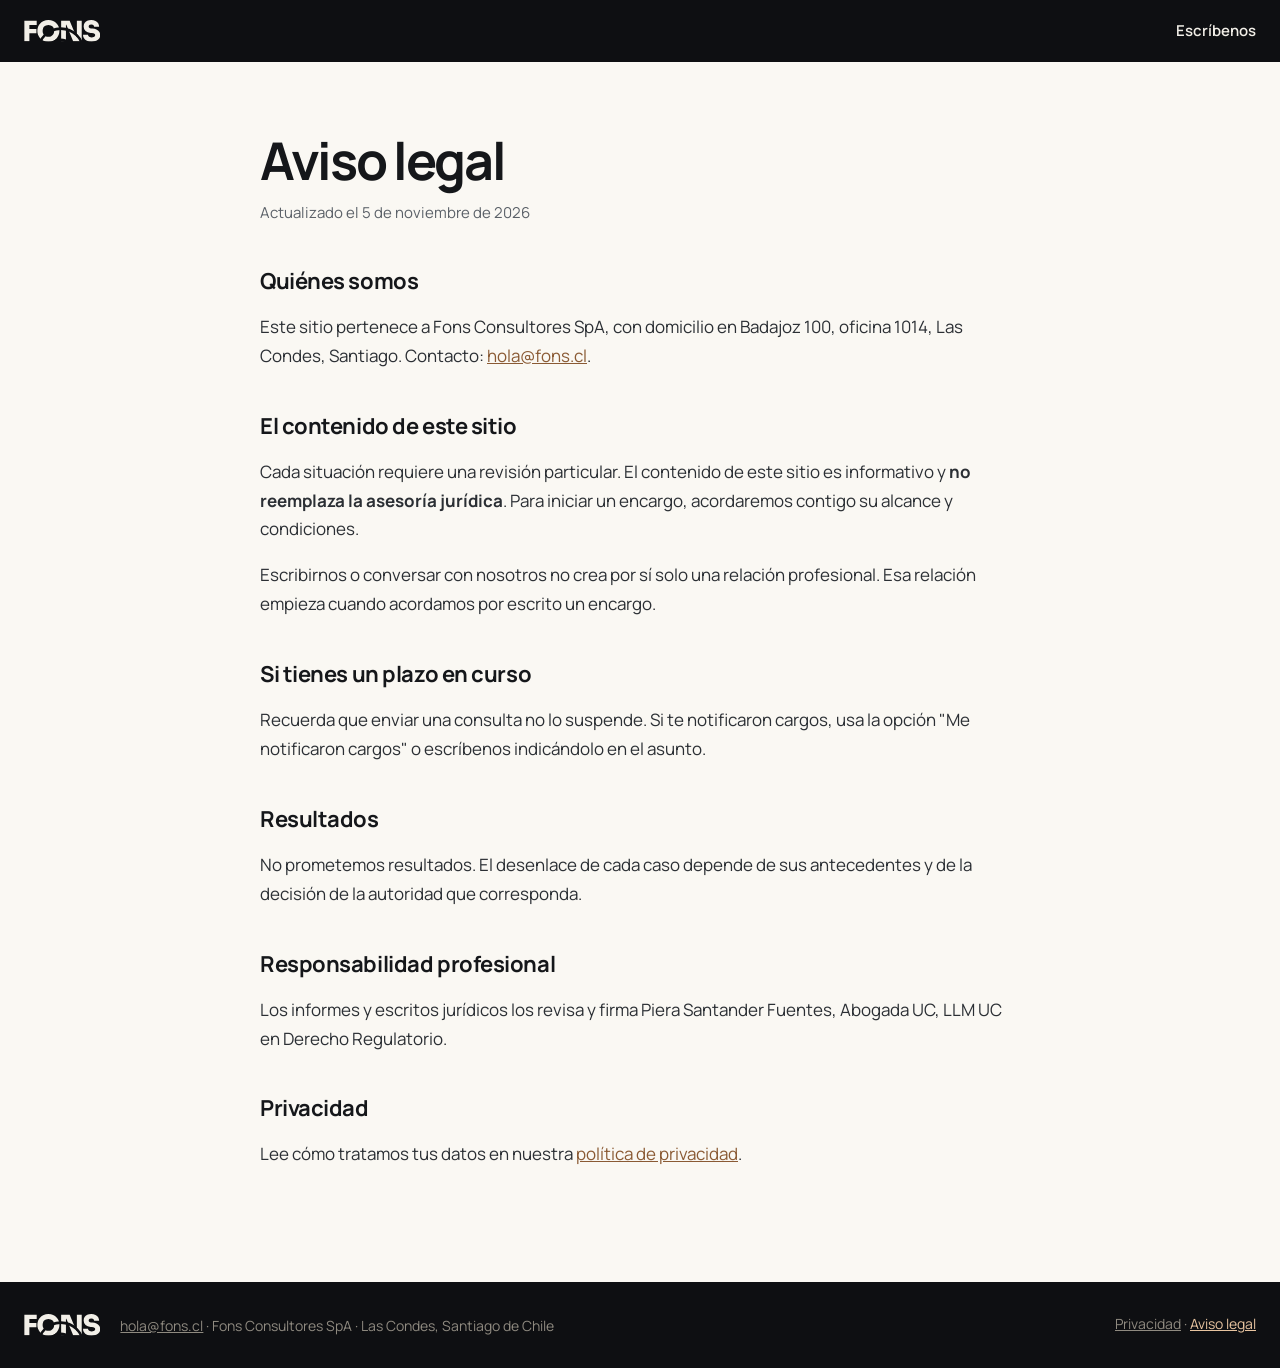
==== aviso-legal/index.html @ 146a94fe "Primera versión del sitio fons.cl Co-Authored-By: Claude Opus 5.5 <noreply@anthropic.com> Claude-Ses" ====
<!doctype html>
<html lang="es">
<head>
<meta charset="utf-8">
<meta name="viewport" content="width=device-width, initial-scale=1">
<title>Aviso legal · Fons</title>
<meta name="description" content="Condiciones de uso del sitio de Fons Consultores SpA.">
<meta name="theme-color" content="#0E0F12">
<link rel="icon" href="/assets/favicon.svg" type="image/svg+xml">
<link rel="preload" href="/assets/manrope.woff2" as="font" type="font/woff2" crossorigin>
<link rel="stylesheet" href="/assets/site.css">
<style>body{margin:0;background:#FAF8F3}</style>
</head>
<body>
<header class="legal-nav"><nav><a href="/" aria-label="Fons, inicio"><svg aria-hidden="true" height="21.8" style="display: block" viewbox="70 -756 2728 780" width="76.4"><mask height="780" id="fonsS1" maskunits="userSpaceOnUse" width="2728" x="70" y="-756"><rect fill="#fff" height="780" width="2728" x="70" y="-756"></rect><path d="M579 356 A804 804 0 0 1 2187 356" fill="none" stroke="#000" stroke-width="94"></path><path d="M981 356 A402 402 0 0 1 1785 356" fill="none" stroke="#000" stroke-width="94"></path></mask><path d="M74.0 0.0V-730.0H522.0V-578.0H260.0V-435.0H511.0V-283.0H260.0V0.0ZM940.0 20.0Q840.0 20.0 766.0 -14.5Q692.0 -49.0 643.0 -105.5Q594.0 -162.0 570.0 -228.0Q546.0 -294.0 546.0 -356.0V-378.0Q546.0 -447.0 571.0 -513.5Q596.0 -580.0 646.0 -634.0Q696.0 -688.0 769.5 -720.0Q843.0 -752.0 940.0 -752.0Q1036.0 -752.0 1109.5 -720.0Q1183.0 -688.0 1233.0 -634.0Q1283.0 -580.0 1308.5 -513.5Q1334.0 -447.0 1334.0 -378.0V-356.0Q1334.0 -294.0 1309.5 -228.0Q1285.0 -162.0 1236.0 -105.5Q1187.0 -49.0 1113.0 -14.5Q1039.0 20.0 940.0 20.0ZM940.0 -154.0Q988.0 -154.0 1026.0 -170.0Q1064.0 -186.0 1091.0 -215.0Q1118.0 -244.0 1132.0 -282.5Q1146.0 -321.0 1146.0 -366.0Q1146.0 -414.0 1131.5 -453.0Q1117.0 -492.0 1090.0 -520.0Q1063.0 -548.0 1025.0 -563.0Q987.0 -578.0 940.0 -578.0Q892.0 -578.0 854.0 -563.0Q816.0 -548.0 789.0 -520.0Q762.0 -492.0 748.0 -453.0Q734.0 -414.0 734.0 -366.0Q734.0 -321.0 748.0 -282.5Q762.0 -244.0 789.0 -215.0Q816.0 -186.0 854.0 -170.0Q892.0 -154.0 940.0 -154.0ZM1396.0 0.0V-730.0H1701.0L1944.0 -148.0H1959.0V-730.0H2133.0V0.0H1826.0L1583.0 -582.0H1568.0V0.0ZM2491.0 20.0Q2389.0 20.0 2319.5 -12.0Q2250.0 -44.0 2214.5 -99.5Q2179.0 -155.0 2179.0 -227.0H2359.0Q2359.0 -201.0 2373.5 -179.5Q2388.0 -158.0 2417.0 -146.0Q2446.0 -134.0 2491.0 -134.0Q2530.0 -134.0 2557.5 -144.0Q2585.0 -154.0 2599.5 -172.0Q2614.0 -190.0 2614.0 -215.0Q2614.0 -247.0 2587.0 -264.5Q2560.0 -282.0 2496.0 -287.0L2449.0 -291.0Q2336.0 -301.0 2269.0 -362.0Q2202.0 -423.0 2202.0 -524.0Q2202.0 -596.0 2235.5 -647.0Q2269.0 -698.0 2330.0 -725.0Q2391.0 -752.0 2474.0 -752.0Q2564.0 -752.0 2626.5 -722.0Q2689.0 -692.0 2722.0 -637.5Q2755.0 -583.0 2755.0 -511.0H2575.0Q2575.0 -535.0 2563.0 -555.0Q2551.0 -575.0 2528.5 -586.5Q2506.0 -598.0 2474.0 -598.0Q2444.0 -598.0 2423.5 -588.5Q2403.0 -579.0 2392.5 -562.0Q2382.0 -545.0 2382.0 -524.0Q2382.0 -496.0 2401.0 -476.0Q2420.0 -456.0 2467.0 -452.0L2514.0 -448.0Q2596.0 -441.0 2659.0 -412.5Q2722.0 -384.0 2758.0 -335.0Q2794.0 -286.0 2794.0 -215.0Q2794.0 -144.0 2757.5 -91.0Q2721.0 -38.0 2653.5 -9.0Q2586.0 20.0 2491.0 20.0Z" fill="#F2EFE8" mask="url(#fonsS1)"></path></svg></a><a href="/#contacto">Escríbenos</a></nav></header>
<main class="legal">

<h1>Aviso legal</h1>
<p class="fecha">Actualizado el 5 de noviembre de 2026</p>

<h2>Quiénes somos</h2>
<p>Este sitio pertenece a Fons Consultores SpA, con domicilio en Badajoz 100, oficina 1014, Las Condes, Santiago. Contacto: <a href="mailto:hola@fons.cl">hola@fons.cl</a>.</p>

<h2>El contenido de este sitio</h2>
<p>Cada situación requiere una revisión particular. El contenido de este sitio es informativo y <strong>no reemplaza la asesoría jurídica</strong>. Para iniciar un encargo, acordaremos contigo su alcance y condiciones.</p>
<p>Escribirnos o conversar con nosotros no crea por sí solo una relación profesional. Esa relación empieza cuando acordamos por escrito un encargo.</p>

<h2>Si tienes un plazo en curso</h2>
<p>Recuerda que enviar una consulta no lo suspende. Si te notificaron cargos, usa la opción "Me notificaron cargos" o escríbenos indicándolo en el asunto.</p>

<h2>Resultados</h2>
<p>No prometemos resultados. El desenlace de cada caso depende de sus antecedentes y de la decisión de la autoridad que corresponda.</p>

<h2>Responsabilidad profesional</h2>
<p>Los informes y escritos jurídicos los revisa y firma Piera Santander Fuentes, Abogada UC, LLM UC en Derecho Regulatorio.</p>

<h2>Privacidad</h2>
<p>Lee cómo tratamos tus datos en nuestra <a href="/privacidad/">política de privacidad</a>.</p>
</main>
<footer style="background:#0E0F12;color:#8F8A80;font-family:Manrope,system-ui,sans-serif;font-size:14px">
<div style="max-width:1280px;margin:0 auto;padding:32px 24px;display:flex;flex-wrap:wrap;gap:16px 40px;justify-content:space-between">
<span style="display:flex;align-items:center;gap:20px;flex-wrap:wrap"><svg aria-hidden="true" height="21.8" style="display: block" viewbox="70 -756 2728 780" width="76.4"><mask height="780" id="fonsF1" maskunits="userSpaceOnUse" width="2728" x="70" y="-756"><rect fill="#fff" height="780" width="2728" x="70" y="-756"></rect><path d="M579 356 A804 804 0 0 1 2187 356" fill="none" stroke="#000" stroke-width="94"></path><path d="M981 356 A402 402 0 0 1 1785 356" fill="none" stroke="#000" stroke-width="94"></path></mask><path d="M74.0 0.0V-730.0H522.0V-578.0H260.0V-435.0H511.0V-283.0H260.0V0.0ZM940.0 20.0Q840.0 20.0 766.0 -14.5Q692.0 -49.0 643.0 -105.5Q594.0 -162.0 570.0 -228.0Q546.0 -294.0 546.0 -356.0V-378.0Q546.0 -447.0 571.0 -513.5Q596.0 -580.0 646.0 -634.0Q696.0 -688.0 769.5 -720.0Q843.0 -752.0 940.0 -752.0Q1036.0 -752.0 1109.5 -720.0Q1183.0 -688.0 1233.0 -634.0Q1283.0 -580.0 1308.5 -513.5Q1334.0 -447.0 1334.0 -378.0V-356.0Q1334.0 -294.0 1309.5 -228.0Q1285.0 -162.0 1236.0 -105.5Q1187.0 -49.0 1113.0 -14.5Q1039.0 20.0 940.0 20.0ZM940.0 -154.0Q988.0 -154.0 1026.0 -170.0Q1064.0 -186.0 1091.0 -215.0Q1118.0 -244.0 1132.0 -282.5Q1146.0 -321.0 1146.0 -366.0Q1146.0 -414.0 1131.5 -453.0Q1117.0 -492.0 1090.0 -520.0Q1063.0 -548.0 1025.0 -563.0Q987.0 -578.0 940.0 -578.0Q892.0 -578.0 854.0 -563.0Q816.0 -548.0 789.0 -520.0Q762.0 -492.0 748.0 -453.0Q734.0 -414.0 734.0 -366.0Q734.0 -321.0 748.0 -282.5Q762.0 -244.0 789.0 -215.0Q816.0 -186.0 854.0 -170.0Q892.0 -154.0 940.0 -154.0ZM1396.0 0.0V-730.0H1701.0L1944.0 -148.0H1959.0V-730.0H2133.0V0.0H1826.0L1583.0 -582.0H1568.0V0.0ZM2491.0 20.0Q2389.0 20.0 2319.5 -12.0Q2250.0 -44.0 2214.5 -99.5Q2179.0 -155.0 2179.0 -227.0H2359.0Q2359.0 -201.0 2373.5 -179.5Q2388.0 -158.0 2417.0 -146.0Q2446.0 -134.0 2491.0 -134.0Q2530.0 -134.0 2557.5 -144.0Q2585.0 -154.0 2599.5 -172.0Q2614.0 -190.0 2614.0 -215.0Q2614.0 -247.0 2587.0 -264.5Q2560.0 -282.0 2496.0 -287.0L2449.0 -291.0Q2336.0 -301.0 2269.0 -362.0Q2202.0 -423.0 2202.0 -524.0Q2202.0 -596.0 2235.5 -647.0Q2269.0 -698.0 2330.0 -725.0Q2391.0 -752.0 2474.0 -752.0Q2564.0 -752.0 2626.5 -722.0Q2689.0 -692.0 2722.0 -637.5Q2755.0 -583.0 2755.0 -511.0H2575.0Q2575.0 -535.0 2563.0 -555.0Q2551.0 -575.0 2528.5 -586.5Q2506.0 -598.0 2474.0 -598.0Q2444.0 -598.0 2423.5 -588.5Q2403.0 -579.0 2392.5 -562.0Q2382.0 -545.0 2382.0 -524.0Q2382.0 -496.0 2401.0 -476.0Q2420.0 -456.0 2467.0 -452.0L2514.0 -448.0Q2596.0 -441.0 2659.0 -412.5Q2722.0 -384.0 2758.0 -335.0Q2794.0 -286.0 2794.0 -215.0Q2794.0 -144.0 2757.5 -91.0Q2721.0 -38.0 2653.5 -9.0Q2586.0 20.0 2491.0 20.0Z" fill="#F2EFE8" mask="url(#fonsF1)"></path></svg><span><a href="mailto:hola@fons.cl" style="color:inherit">hola@fons.cl</a> · Fons Consultores SpA · Las Condes, Santiago de Chile</span></span>
<span><a href="/privacidad/" style="color:inherit">Privacidad</a> · <a href="/aviso-legal/" style="color:#E8C4A0">Aviso legal</a></span>
</div>
</footer>
</body>
</html>
---- assets/site.css ----
/* Fons · estilos compartidos (sobre los estilos en línea de cada página) */
@font-face {
  font-family: "Manrope";
  src: url("/assets/manrope.woff2") format("woff2");
  font-weight: 200 800;
  font-style: normal;
  font-display: swap;
}

:root {
  --ink: #0E0F12;
  --ink-2: #15171A;
  --paper: #F2EFE8;
  --cream: #F4F1EA;
  --line: #DED9CE;
  --line-soft: #ECE7DC;
  --muted: #A39E94;
  --muted-dark: #5B6168;
  --copper: #E8C4A0;
  --copper-dark: #8A5A34;
  --copper-mid: #C58C5A;
}

html { -webkit-text-size-adjust: 100%; scroll-behavior: smooth; }
body { -webkit-font-smoothing: antialiased; }
img, video { max-width: 100%; }
:focus-visible { outline: 2px solid var(--copper); outline-offset: 3px; border-radius: 6px; }
details > summary::-webkit-details-marker { display: none; }
details[open] > summary > span[aria-hidden="true"] { transform: rotate(45deg); }
details > summary > span[aria-hidden="true"] { transition: transform .2s ease; display: inline-block; }
@media (prefers-reduced-motion: reduce) {
  html { scroll-behavior: auto; }
  video.fons-media { display: none !important; }
}

/* ---------- menú en celular ---------- */
button.fons-burger {
  background: none; border: 0; padding: 8px; margin: -8px; cursor: pointer; color: inherit;
}
.fons-menu {
  position: fixed; inset: 0; z-index: 50; background: rgba(14, 15, 18, .97);
  display: none; flex-direction: column; padding: 20px 24px 32px; gap: 4px;
  font-family: "Manrope", system-ui, sans-serif;
}
.fons-menu.open { display: flex; }
.fons-menu-top { display: flex; justify-content: space-between; align-items: center; margin-bottom: 28px; }
.fons-menu-top a { color: var(--paper); }
.fons-menu button {
  background: none; border: 0; color: var(--paper); font-size: 28px; line-height: 1; padding: 8px; cursor: pointer;
}
.fons-menu > a {
  color: var(--paper); text-decoration: none; font-size: 28px; font-weight: 700; letter-spacing: -.03em;
  padding: 14px 0; border-bottom: 1px solid rgba(242, 239, 232, .12);
}
.fons-menu > a.cta {
  margin-top: auto; border: 0; text-align: center; background: var(--paper); color: var(--ink);
  border-radius: 999px; font-size: 17px; font-weight: 600; letter-spacing: 0; padding: 16px;
}
.fons-menu > a.cta-alt {
  border: 1px solid rgba(242, 239, 232, .45); text-align: center; border-radius: 999px;
  font-size: 17px; font-weight: 600; letter-spacing: 0; padding: 16px; margin-top: 10px;
}

/* ---------- pie ---------- */
.pie-aviso { max-width: 60ch; line-height: 1.6; }

/* ---------- formulario ---------- */
.fons-form { color: var(--ink-2); font-family: "Manrope", system-ui, sans-serif; }
.ff-top { display: flex; align-items: center; justify-content: space-between; font-size: 13px; color: #8F8A80; min-height: 20px; }
.ff-back { background: none; border: 0; padding: 0; font: inherit; color: var(--ink-2); font-weight: 600; cursor: pointer; }
.ff-bar { display: flex; gap: 6px; margin-top: 10px; }
.ff-bar span { flex: 1; height: 4px; border-radius: 4px; background: #E6E1D6; }
.ff-bar span.on { background: var(--ink-2); }
.ff-bar.urgent span.on { background: var(--copper-mid); }
.ff-chosen { display: flex; flex-wrap: wrap; gap: 6px; margin-top: 18px; }
.ff-chosen span { font-size: 12.5px; font-weight: 600; color: var(--copper-dark); background: var(--cream); border-radius: 999px; padding: 5px 10px; }
.ff-q { display: block; font-size: 28px; font-weight: 700; letter-spacing: -.035em; line-height: 1.15; margin-top: 20px; color: var(--ink-2); }
.ff-sub { display: block; font-size: 15px; line-height: 1.5; color: var(--muted-dark); margin-top: 8px; }
.ff-opts { margin-top: 20px; display: flex; flex-direction: column; gap: 10px; }
.ff-opts.grid { display: grid; grid-template-columns: 1fr 1fr; }
.ff-opt {
  border: 1px solid #E6E1D6; border-radius: 14px; padding: 14px 16px; display: flex; align-items: center; gap: 14px;
  min-height: 60px; box-sizing: border-box; background: #fff; text-align: left; font: inherit; color: inherit; cursor: pointer;
  transition: border-color .15s ease, background .15s ease;
}
.ff-opt:hover { border-color: #BDB6A8; background: #FCFBF8; }
.ff-opt.urgent { border-color: var(--copper-mid); background: #FBF5EF; }
.ff-opt .ic { width: 40px; height: 40px; border-radius: 12px; background: var(--cream); display: flex; align-items: center; justify-content: center; flex: 0 0 auto; }
.ff-opt .tx { display: flex; flex-direction: column; gap: 2px; }
.ff-opt .t1 { font-size: 16px; font-weight: 600; color: var(--ink-2); }
.ff-opt .t2 { font-size: 13px; color: var(--muted-dark); }
.ff-fields { margin-top: 18px; display: flex; flex-direction: column; gap: 12px; }
.ff-fields label { display: flex; flex-direction: column; gap: 6px; font-size: 14px; font-weight: 600; color: var(--ink-2); }
.ff-fields label .opt { font-weight: 400; color: #8F8A80; }
.ff-fields input, .ff-fields textarea {
  font: inherit; font-size: 16px; font-weight: 400; color: var(--ink-2); background: #fff;
  border: 1px solid #DCD6CA; border-radius: 12px; padding: 12px 14px; width: 100%; box-sizing: border-box;
}
.ff-fields textarea { min-height: 110px; resize: vertical; }
.ff-fields input:focus, .ff-fields textarea:focus { outline: none; border-color: var(--ink-2); box-shadow: 0 0 0 3px rgba(21, 23, 26, .08); }
.ff-fields .bad { border-color: #B4442F; }
.ff-count { align-self: flex-end; font-size: 12px; color: #8F8A80; font-weight: 400; }
.ff-check { flex-direction: row !important; align-items: flex-start; gap: 10px !important; font-weight: 400 !important; font-size: 13.5px !important; line-height: 1.5; color: var(--muted-dark) !important; }
.ff-check input { width: 18px; height: 18px; margin: 2px 0 0; flex: 0 0 auto; accent-color: var(--ink-2); }
.ff-check a { color: var(--ink-2); }
.ff-hp { position: absolute !important; left: -9999px !important; width: 1px; height: 1px; overflow: hidden; }
.ff-send {
  margin-top: 18px; background: var(--ink-2); color: #F4F1EA; border: 0; border-radius: 999px; padding: 15px 22px;
  font: inherit; font-size: 16px; font-weight: 600; cursor: pointer; width: 100%;
}
.ff-send.urgent { background: var(--copper-mid); color: var(--ink); }
.ff-send[disabled] { opacity: .6; cursor: progress; }
.ff-err { margin-top: 10px; font-size: 14px; color: #B4442F; line-height: 1.5; }
.ff-note { margin-top: auto; padding-top: 18px; font-size: 13px; color: #8F8A80; line-height: 1.5; }
.ff-note a { color: var(--ink-2); }
.ff-done-list { margin: 18px 0 0; padding: 18px; list-style: none; background: var(--cream); border-radius: 14px; display: flex; flex-direction: column; gap: 10px; font-size: 15px; line-height: 1.5; }
.ff-done-list li::before { content: "·"; color: var(--copper-mid); font-weight: 800; margin-right: 8px; }
.ff-eyebrow { font-size: 12px; font-weight: 700; letter-spacing: .1em; color: var(--copper-dark); margin-top: 6px; }
.ff-preview { margin-top: 14px; font-size: 12.5px; color: #8F8A80; border: 1px dashed #DCD6CA; border-radius: 10px; padding: 10px 12px; }

@media (max-width: 760px) {
  .ff-q { font-size: 24px; }
  .ff-opts.grid { grid-template-columns: 1fr; }
}

/* ---------- Quiénes somos · Cómo trabajamos ---------- */
.lineas { display: flex; flex-direction: column; gap: 28px; margin-top: 40px; }
.lineas-head { display: flex; flex-direction: column; gap: 8px; }
.lineas .eyebrow { font-size: 15px; font-weight: 600; color: var(--copper-dark); }
.lineas-title { font-size: clamp(30px, 3.6vw, 44px); font-weight: 700; letter-spacing: -.045em; line-height: 1.05; }
.lineas-sub { font-size: 18px; line-height: 1.6; color: #3A3F45; max-width: 60ch; }
.lineas-row { display: flex; gap: 20px; align-items: stretch; }
.linea { flex: 1 1 0; min-width: 0; border-radius: 20px; padding: 32px; display: flex; flex-direction: column; gap: 14px; }
.linea-legal { background: var(--ink); color: var(--paper); }
.linea-consultoria { background: #fff; border: 1px solid var(--line); color: var(--ink-2); }
.linea-name { font-size: 28px; font-weight: 700; letter-spacing: -.035em; }
.linea-desc { font-size: 16.5px; line-height: 1.6; }
.linea-legal .linea-desc { color: #D9D4C9; }
.linea-consultoria .linea-desc { color: #3A3F45; }
.chips { display: flex; flex-wrap: wrap; gap: 8px; }
.chips span { font-size: 13px; font-weight: 600; border-radius: 999px; padding: 6px 12px; }
.linea-legal .chips span { background: rgba(242, 239, 232, .1); color: var(--paper); }
.linea-consultoria .chips span { background: var(--cream); color: var(--ink-2); }
.red { border-top: 1px solid rgba(127, 127, 127, .25); padding-top: 14px; margin-top: 4px; }
.red summary { cursor: pointer; list-style: none; display: flex; justify-content: space-between; font-size: 13px; font-weight: 700; letter-spacing: .08em; text-transform: uppercase; }
.linea-legal .red summary { color: var(--copper); }
.linea-consultoria .red summary { color: var(--copper-dark); }
.red ul { margin: 12px 0 0; padding: 0 0 0 18px; display: flex; flex-direction: column; gap: 8px; font-size: 15.5px; line-height: 1.5; }
.linea-firma { margin-top: auto; padding-top: 8px; font-size: 14px; font-weight: 600; color: var(--copper); }
.lineas-nota { font-size: 16px; color: #3A3F45; }
@media (min-width: 761px) {
  /* en escritorio la red se ve abierta */
  .red summary { pointer-events: none; }
  .red summary span { display: none; }
}
@media (max-width: 760px) {
  .lineas-row { flex-direction: column; }
  .linea { padding: 24px; }
  .qs-row { flex-direction: column; }
}

/* ---------- páginas legales ---------- */
.legal { max-width: 760px; margin: 0 auto; padding: 72px 24px 96px; color: var(--ink-2); font-family: "Manrope", system-ui, sans-serif; }
.legal h1 { font-size: clamp(34px, 5vw, 52px); letter-spacing: -.045em; line-height: 1.05; margin: 0 0 12px; }
.legal .fecha { color: var(--muted-dark); font-size: 15px; margin: 0 0 40px; }
.legal h2 { font-size: 22px; letter-spacing: -.02em; margin: 40px 0 10px; }
.legal p, .legal li { font-size: 17px; line-height: 1.7; color: #2B2F34; }
.legal ul { padding-left: 20px; }
.legal a { color: var(--copper-dark); }
.legal-nav { background: var(--ink); }
.legal-nav nav { max-width: 1280px; margin: 0 auto; padding: 20px 24px; display: flex; justify-content: space-between; align-items: center; }
.legal-nav a { color: var(--paper); text-decoration: none; font-size: 15px; font-weight: 600; font-family: "Manrope", system-ui, sans-serif; }

/* ---------- ajustes de tarjetas en celular ---------- */
@media (max-width: 760px) {
  /* la tarjeta oscura crece con su texto y deja abajo el espacio de la ilustración */
  body .sit-card.feat { height: auto !important; min-height: 0 !important; padding-bottom: 240px !important; }
}
.ff-done-list a { color: var(--ink-2); }

/* ---------- Directorios · Un contrato, dos respaldos (exploración) ---------- */
.respaldos { display: flex; flex-direction: column; align-items: center; }
.rs-contrato {
  display: inline-flex; align-items: center; gap: 12px; background: var(--ink); color: var(--paper);
  border-radius: 999px; padding: 12px 22px 12px 14px; font-size: 15.5px; line-height: 1.3; max-width: 100%;
}
.rs-contrato b { font-weight: 700; }
.rs-doc { width: 26px; height: 32px; border-radius: 4px; background: var(--paper); position: relative; flex: 0 0 auto; }
.rs-doc::before, .rs-doc::after { content: ""; position: absolute; left: 5px; right: 5px; height: 2px; border-radius: 2px; background: #C9C2B4; }
.rs-doc::before { top: 8px; box-shadow: 0 5px 0 #C9C2B4; }
.rs-doc::after { bottom: 7px; right: 9px; background: var(--copper-mid); }
.rs-fork { width: 100%; height: 56px; display: block; }
.rs-fork path { fill: none; stroke: var(--copper-mid); stroke-width: 1.5; stroke-dasharray: 4 5; vector-effect: non-scaling-stroke; }
.rs-row { width: 100%; display: grid; grid-template-columns: 1fr 1fr; gap: 24px; align-items: stretch; }
.rs-card {
  min-width: 0; background: #fff; border: 1px solid var(--line); border-top: 3px solid var(--copper-mid);
  border-radius: 20px; padding: 32px; display: flex; flex-direction: column; gap: 22px;
}
.rs-card header { display: flex; flex-direction: column; gap: 8px; }
.rs-mark { width: 56px; height: 34px; margin-bottom: 8px; }
.rs-mark .on { stroke: var(--copper-mid); }
.rs-mark .off { stroke: #D6D0C4; }
.rs-mark .on-fill { fill: var(--copper-mid); }
.rs-mark .off-fill { fill: #D6D0C4; }
.rs-eyebrow { font-size: 12px; font-weight: 700; letter-spacing: .12em; text-transform: uppercase; color: var(--copper-dark); }
.rs-card h3 { margin: 0; font-size: 28px; font-weight: 700; letter-spacing: -.035em; line-height: 1.1; }
.rs-card header p { margin: 0; font-size: 17px; line-height: 1.6; color: #3A3F45; }
.rs-list { list-style: none; margin: 0; padding: 0; counter-reset: rs; border-top: 1px solid var(--line-soft); }
.rs-list li {
  counter-increment: rs; display: grid; grid-template-columns: 34px 1fr; align-items: baseline;
  padding: 13px 0; border-bottom: 1px solid var(--line-soft); font-size: 16px; font-weight: 600; line-height: 1.4; color: var(--ink-2);
}
.rs-list li::before { content: counter(rs, decimal-leading-zero); font-size: 13px; font-weight: 700; color: var(--copper-mid); font-variant-numeric: tabular-nums; }
.rs-body { display: flex; flex-direction: column; gap: 18px; }
.rs-aparte { background: var(--cream); border-radius: 12px; padding: 14px 16px; display: flex; flex-direction: column; gap: 4px; }
.rs-aparte span { font-size: 12px; font-weight: 700; letter-spacing: .1em; text-transform: uppercase; color: #8F8A80; }
.rs-aparte p { margin: 0; font-size: 15.5px; line-height: 1.5; color: var(--ink-2); }
@media (max-width: 760px) {
  .rs-contrato { font-size: 14.5px; border-radius: 18px; }
  .rs-fork { width: 2px; height: 28px; }
  .rs-fork path:last-child { display: none; }
  .rs-fork path:first-child { d: path("M1 0 V56"); }
  .rs-row { grid-template-columns: 1fr; }
  .rs-card { padding: 24px; }
}
@media (min-width: 761px) {
  /* encabezados y listas parten a la misma altura en ambas tarjetas */
  .rs-row { grid-template-rows: auto auto; row-gap: 0; }
  .rs-card { display: grid; grid-row: span 2; grid-template-rows: subgrid; row-gap: 22px; }
}

/* ---------- Funcionarios · Si eres dirigente (exploración) ---------- */
.dg-card {
  position: relative; overflow: hidden; background: var(--ink); color: var(--paper); border-radius: 24px;
  padding: 48px; display: grid; grid-template-columns: minmax(0, 1.05fr) minmax(0, 1fr); gap: 40px; align-items: center;
}
.dg-arcs { position: absolute; left: -140px; bottom: -170px; width: 560px; height: 300px; pointer-events: none; }
.dg-arcs path { fill: none; stroke: var(--copper); stroke-opacity: .14; stroke-width: 22; }
.dg-copy { position: relative; display: flex; flex-direction: column; gap: 16px; align-items: flex-start; }
.dg-eyebrow { font-size: 13px; font-weight: 700; letter-spacing: .12em; text-transform: uppercase; color: var(--copper); }
.dg-copy h2 { margin: 0; font-size: clamp(30px, 3.4vw, 44px); font-weight: 700; letter-spacing: -.045em; line-height: 1.04; max-width: 17ch; text-wrap: balance; }
.dg-copy p { margin: 0; font-size: 17px; line-height: 1.6; color: #D9D4C9; max-width: 40ch; }
.dg-cta { margin-top: 8px; background: var(--paper); color: var(--ink); padding: 14px 22px; border-radius: 999px; font-weight: 600; font-size: 15px; text-decoration: none; }
.dg-cta:hover { background: #fff; color: var(--ink); }
.dg-flow { position: relative; display: flex; flex-direction: column; align-items: center; }
.dg-pill {
  display: inline-flex; align-items: center; gap: 10px; border: 1px solid rgba(242, 239, 232, .22);
  border-radius: 999px; padding: 9px 18px 9px 10px; font-size: 14.5px; color: #D9D4C9;
}
.dg-pill b { color: var(--paper); }
.dg-pill .rs-doc { width: 22px; height: 27px; }
.dg-line { width: 0; height: 28px; border-left: 1.5px dashed var(--copper-mid); }
.dg-panel { width: 100%; background: #fff; color: var(--ink-2); border-radius: 18px; border-top: 3px solid var(--copper-mid); padding: 22px; display: flex; flex-direction: column; gap: 12px; box-sizing: border-box; }
.dg-head { display: flex; align-items: center; gap: 12px; font-size: 12px; font-weight: 700; letter-spacing: .12em; text-transform: uppercase; color: var(--copper-dark); }
.dg-head .rs-mark { width: 40px; height: 24px; margin: 0; }
.dg-item { display: flex; flex-direction: column; gap: 3px; border-radius: 12px; padding: 14px 16px; }
.dg-item b { font-size: 16.5px; letter-spacing: -.01em; }
.dg-item > span:last-child { font-size: 14.5px; line-height: 1.5; color: var(--muted-dark); }
.dg-in { background: #FBF5EF; box-shadow: inset 0 0 0 1px rgba(197, 140, 90, .35); }
.dg-out { background: var(--cream); }
.dg-tag { font-size: 11.5px; font-weight: 700; letter-spacing: .1em; text-transform: uppercase; margin-bottom: 2px; }
.dg-in .dg-tag { color: var(--copper-dark); }
.dg-out .dg-tag { color: #8F8A80; }
@media (max-width: 860px) {
  .dg-card { grid-template-columns: 1fr; padding: 32px 22px 24px; gap: 28px; }
  .dg-arcs { left: auto; right: -200px; top: -90px; bottom: auto; transform: rotate(180deg); }
}

/* ---------- Piera · trayectoria (exploración) ---------- */
.tl { list-style: none; margin: 0; padding: 0; display: flex; flex-direction: column; }
.tl-item { display: grid; grid-template-columns: 150px 28px minmax(0, 1fr); column-gap: 20px; position: relative; padding-bottom: 36px; }
.tl-item:last-child { padding-bottom: 0; }
.tl-when { display: flex; align-items: baseline; gap: 6px; white-space: nowrap; font-size: 20px; font-weight: 700; letter-spacing: -.02em; font-variant-numeric: tabular-nums; color: var(--ink-2); padding-top: 1px; justify-content: flex-end; }
.tl-dash { opacity: .45; font-weight: 500; }
.tl-dot { position: relative; display: flex; justify-content: center; }
.tl-dot::before { content: ""; width: 14px; height: 14px; border-radius: 50%; background: var(--cream); border: 2px solid var(--ink-2); margin-top: 6px; box-sizing: border-box; position: relative; z-index: 1; }
.tl-item:not(:last-child) .tl-dot::after { content: ""; position: absolute; top: 20px; bottom: -42px; width: 2px; background: #D3CCBF; }
.tl-body { display: flex; flex-direction: column; gap: 6px; padding-bottom: 4px; }
.tl-meta { display: flex; flex-wrap: wrap; align-items: center; gap: 8px 10px; font-size: 15px; color: #5B6168; }
.tl-sector { font-size: 12px; font-weight: 700; letter-spacing: .08em; text-transform: uppercase; color: var(--copper-dark); background: #EBE4D7; border-radius: 999px; padding: 4px 10px; }
.tl-role { font-size: 22px; font-weight: 700; letter-spacing: -.03em; line-height: 1.2; color: var(--ink-2); max-width: 34ch; text-wrap: balance; }
.tl-desc { font-size: 16px; line-height: 1.6; color: #3A3F45; max-width: 62ch; }
.tl-last .tl-when { color: var(--copper-mid); }
.tl-last .tl-dot::before { background: var(--copper-mid); border-color: var(--copper-mid); box-shadow: 0 0 0 5px rgba(197, 140, 90, .2); }
@media (max-width: 760px) {
  .tl-item { grid-template-columns: 22px minmax(0, 1fr); column-gap: 14px; padding-bottom: 30px; }
  .tl-dot { grid-column: 1; grid-row: 1 / span 2; }
  .tl-when { grid-column: 2; grid-row: 1; justify-content: flex-start; font-size: 17px; margin-bottom: 4px; }
  .tl-body { grid-column: 2; grid-row: 2; }
  .tl-item:not(:last-child) .tl-dot::after { bottom: -36px; }
  .tl-role { font-size: 19px; }
}
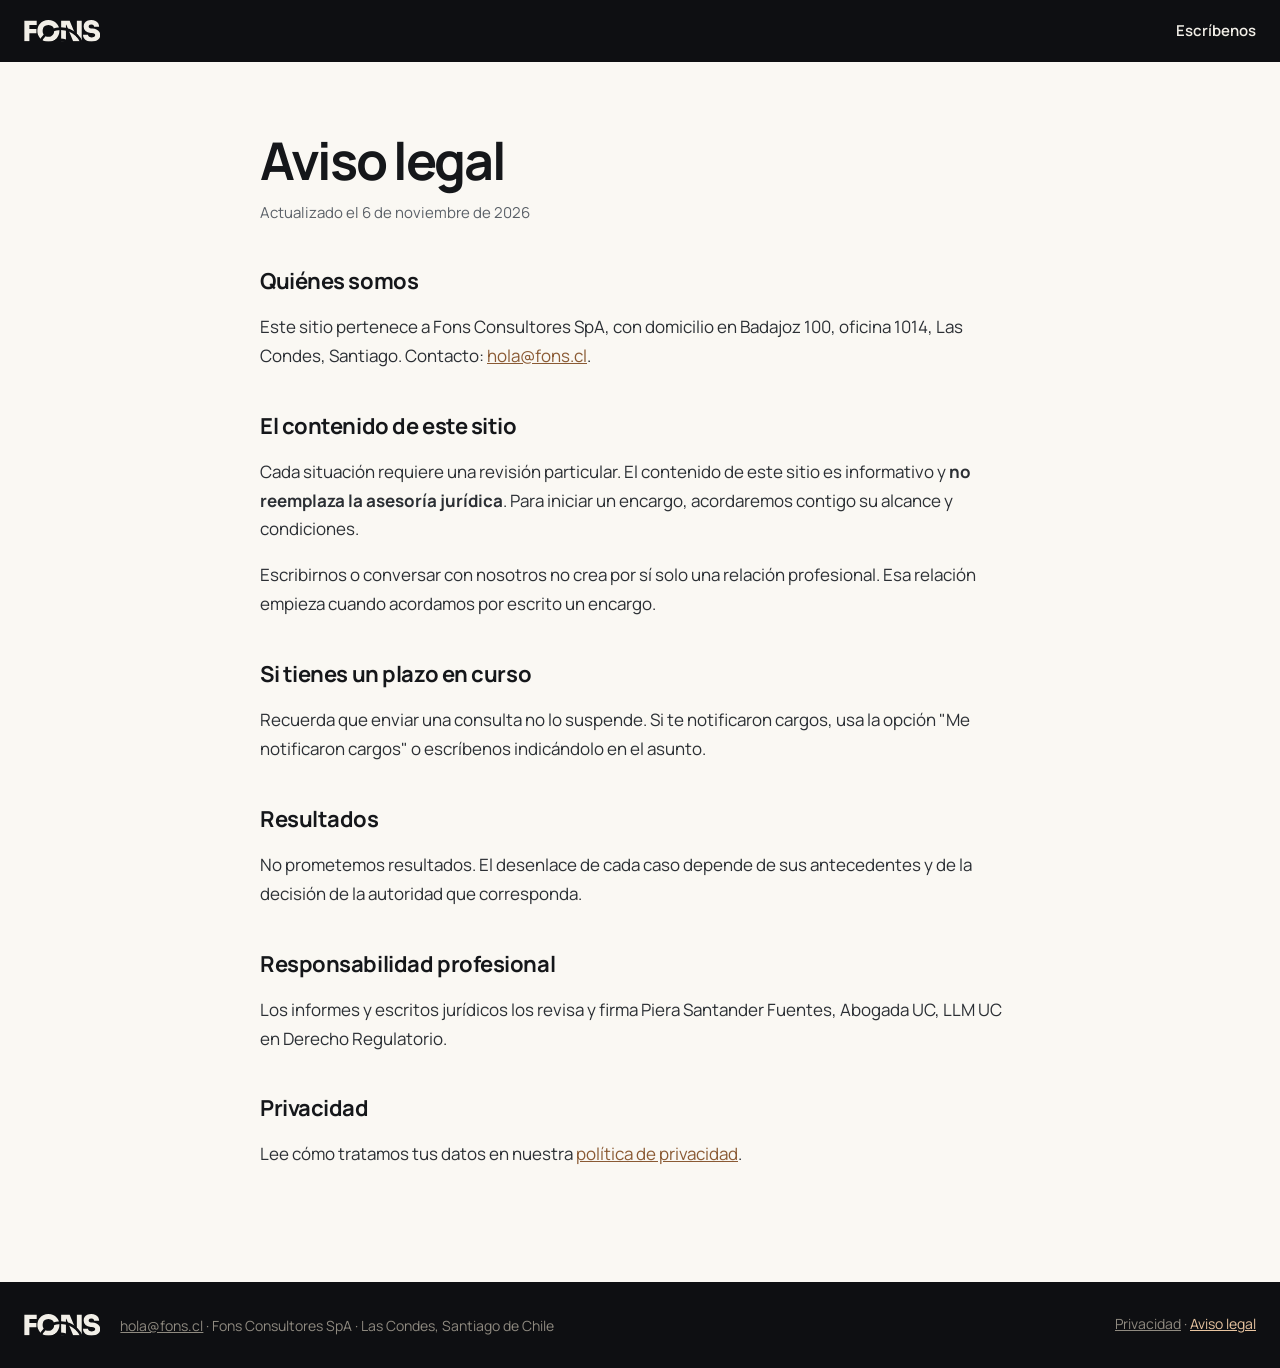
==== commit 35cd37fe: "Aviso de privacidad y política actualizada con Google Analytics - Aviso (opción A): Ayúdanos a mejor" ====
--- a/aviso-legal/index.html
+++ b/aviso-legal/index.html
@@ -1,6 +1,16 @@
 <!doctype html>
 <html lang="es">
 <head>
+<meta charset="utf-8">
+<script>
+window.dataLayer = window.dataLayer || [];
+function gtag(){dataLayer.push(arguments);}
+gtag('consent', 'default', {ad_storage: 'denied', ad_user_data: 'denied', ad_personalization: 'denied', analytics_storage: 'denied', wait_for_update: 500});
+try { if (localStorage.getItem('fons_consent') === 'granted') gtag('consent', 'update', {analytics_storage: 'granted'}); } catch (e) {}
+gtag('js', new Date());
+</script>
+<script async src="https://www.googletagmanager.com/gtm.js?id=GTM-M7PFMKXB"></script>
+
 <meta charset="utf-8">
 <meta name="viewport" content="width=device-width, initial-scale=1">
 <title>Aviso legal · Fons</title>
@@ -16,7 +26,7 @@
 <main class="legal">
 
 <h1>Aviso legal</h1>
-<p class="fecha">Actualizado el 5 de noviembre de 2026</p>
+<p class="fecha">Actualizado el 6 de noviembre de 2026</p>
 
 <h2>Quiénes somos</h2>
 <p>Este sitio pertenece a Fons Consultores SpA, con domicilio en Badajoz 100, oficina 1014, Las Condes, Santiago. Contacto: <a href="mailto:hola@fons.cl">hola@fons.cl</a>.</p>
--- a/assets/site.css
+++ b/assets/site.css
@@ -290,3 +290,40 @@
   .tl-item:not(:last-child) .tl-dot::after { bottom: -36px; }
   .tl-role { font-size: 19px; }
 }
+
+/* Banda del formulario: fondo "agua profunda" de respaldo.
+   En iPhone (WebKit) el SVG con filtro de desplazamiento a veces no se dibuja y el texto claro quedaba sobre fondo claro.
+   El degradado CSS va siempre debajo; en pantallas chicas se usa solo el degradado. */
+.fc-inner{background:linear-gradient(165deg,#0B0E10 0%,#141B1E 28%,#22323A 52%,#3E5A5F 72%,#6B6F62 86%,#C58C5A 96%,#E8C4A0 100%)}
+@media (max-width: 760px){
+  .fc-inner > svg{display:none}
+  .fc-inner{background:linear-gradient(180deg,#0B0E10 0%,#141B1E 30%,#22323A 55%,#3E5A5F 78%,#6B6F62 92%,#8A6F55 100%)}
+}
+
+
+/* Aviso de privacidad (opción A): tarjeta oscura flotante, abajo a la izquierda */
+.fons-consent{position:fixed;z-index:60;left:max(16px,env(safe-area-inset-left,0px));bottom:calc(16px + env(safe-area-inset-bottom,0px));width:min(380px,calc(100% - 32px));box-sizing:border-box;background:rgba(23,24,28,.94);-webkit-backdrop-filter:blur(12px);backdrop-filter:blur(12px);border:1px solid rgba(242,239,232,.16);border-radius:20px;padding:20px;display:flex;flex-direction:column;gap:12px;color:#F2EFE8;font-family:Manrope,system-ui,sans-serif;box-shadow:0 24px 60px rgba(0,0,0,.45)}
+.fons-consent[hidden]{display:none}
+.fons-consent p{margin:0}
+.fons-consent .ck-t{font-size:16px;font-weight:700;letter-spacing:-.01em}
+.fons-consent .ck-p{font-size:14.5px;line-height:1.55;color:#D9D4C9}
+.fons-consent .ck-row{display:flex;gap:10px}
+.fons-consent .ck-btn{flex:1 1 0;font:inherit;font-size:15px;font-weight:600;min-height:44px;border-radius:999px;padding:0 16px;cursor:pointer;border:1px solid transparent}
+.fons-consent .ck-btn.light{background:#F2EFE8;color:#0E0F12}
+.fons-consent .ck-btn.ghost{background:transparent;color:#F2EFE8;border-color:rgba(242,239,232,.45)}
+.fons-consent .ck-btn:focus-visible,.fons-consent .ck-link:focus-visible,.ck-foot:focus-visible{outline:2px solid #E8C4A0;outline-offset:3px}
+.fons-consent .ck-links{font-size:13px;color:#A39E94}
+.fons-consent .ck-link{font:inherit;font-size:13px;color:#E8C4A0;background:none;border:0;padding:0;cursor:pointer;text-decoration:underline;text-underline-offset:3px}
+.fons-consent .ck-opt{display:flex;gap:14px;align-items:center;justify-content:space-between;border:1px solid rgba(242,239,232,.14);border-radius:14px;padding:12px 14px;cursor:pointer;position:relative}
+.fons-consent .ck-opt b{display:block;font-size:14.5px}
+.fons-consent .ck-opt span{display:block;font-size:13px;line-height:1.45;color:#A39E94}
+.fons-consent .ck-check{position:absolute;opacity:0;width:1px;height:1px}
+.fons-consent .ck-sw{flex:0 0 auto;width:40px;height:22px;border-radius:999px;background:#3A3D44;position:relative;display:block}
+.fons-consent .ck-sw::after{content:"";position:absolute;top:3px;left:3px;width:16px;height:16px;border-radius:50%;background:#F2EFE8;transition:left .15s}
+.fons-consent .ck-sw.on,.fons-consent .ck-check:checked + .ck-sw{background:#C58C5A}
+.fons-consent .ck-sw.on::after,.fons-consent .ck-check:checked + .ck-sw::after{left:21px}
+.fons-consent .ck-sw.fix{opacity:.55}
+.fons-consent .ck-check:focus-visible + .ck-sw{outline:2px solid #E8C4A0;outline-offset:3px}
+.ck-foot{font:inherit;color:inherit;background:none;border:0;padding:0;cursor:pointer;text-decoration:underline;text-underline-offset:3px}
+@media (max-width:760px){.fons-consent{left:12px;right:12px;width:auto;bottom:calc(12px + env(safe-area-inset-bottom,0px));padding:18px}}
+@media (prefers-reduced-motion:reduce){.fons-consent .ck-sw::after{transition:none}}
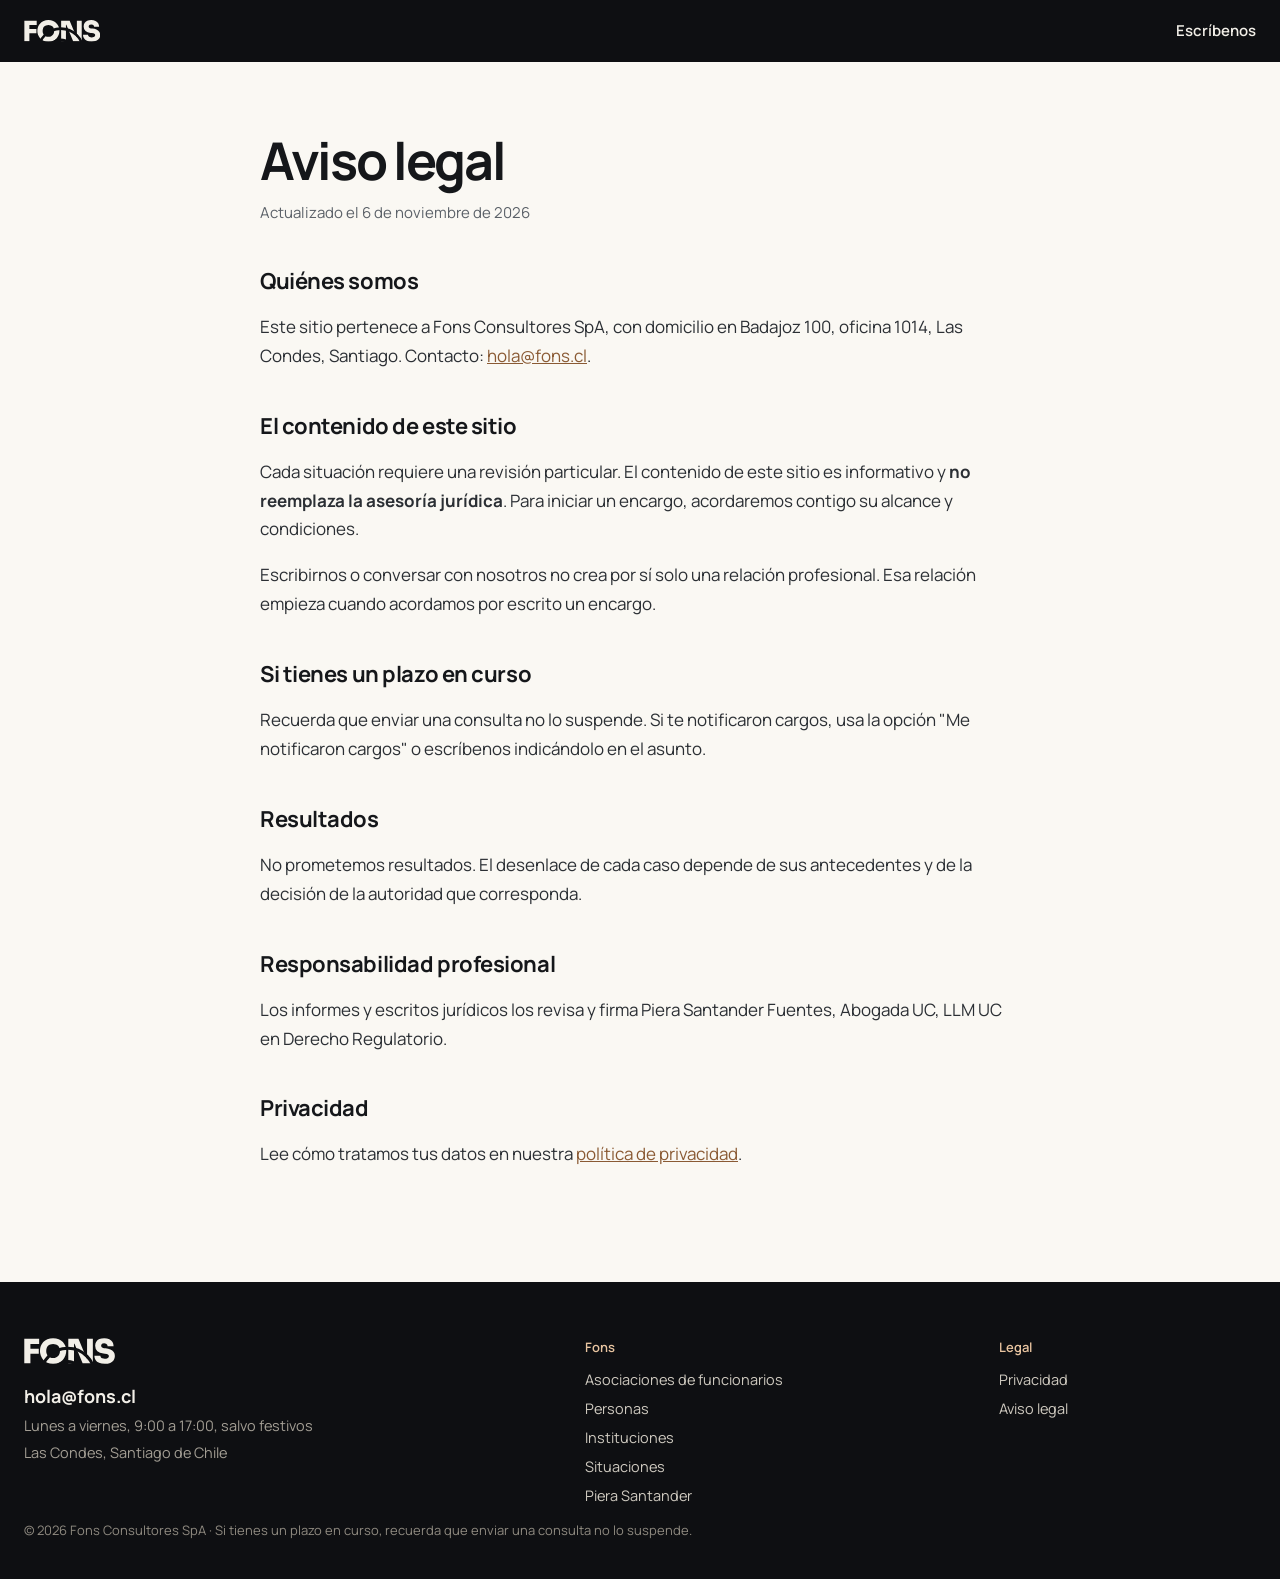
==== commit 8bdbd604: "Instituciones opción B con selector de servicios; footer nuevo en privacidad, aviso legal y 404 Co-A" ====
--- a/aviso-legal/index.html
+++ b/aviso-legal/index.html
@@ -1,7 +1,8 @@
-<!doctype html>
+<!DOCTYPE html>
+
 <html lang="es">
 <head>
-<meta charset="utf-8">
+<meta charset="utf-8"/>
 <script>
 window.dataLayer = window.dataLayer || [];
 function gtag(){dataLayer.push(arguments);}
@@ -9,49 +10,36 @@
 try { if (localStorage.getItem('fons_consent') === 'granted') gtag('consent', 'update', {analytics_storage: 'granted'}); } catch (e) {}
 gtag('js', new Date());
 </script>
-<script async src="https://www.googletagmanager.com/gtm.js?id=GTM-M7PFMKXB"></script>
-
-<meta charset="utf-8">
-<meta name="viewport" content="width=device-width, initial-scale=1">
+<script async="" src="https://www.googletagmanager.com/gtm.js?id=GTM-M7PFMKXB"></script>
+<meta charset="utf-8"/>
+<meta content="width=device-width, initial-scale=1" name="viewport"/>
 <title>Aviso legal · Fons</title>
-<meta name="description" content="Condiciones de uso del sitio de Fons Consultores SpA.">
-<meta name="theme-color" content="#0E0F12">
-<link rel="icon" href="/assets/favicon.svg" type="image/svg+xml">
-<link rel="preload" href="/assets/manrope.woff2" as="font" type="font/woff2" crossorigin>
-<link rel="stylesheet" href="/assets/site.css">
+<meta content="Condiciones de uso del sitio de Fons Consultores SpA." name="description"/>
+<meta content="#0E0F12" name="theme-color"/>
+<link href="/assets/favicon.svg" rel="icon" type="image/svg+xml"/>
+<link as="font" crossorigin="" href="/assets/manrope.woff2" rel="preload" type="font/woff2"/>
+<link href="/assets/site.css" rel="stylesheet"/>
 <style>body{margin:0;background:#FAF8F3}</style>
 </head>
 <body>
-<header class="legal-nav"><nav><a href="/" aria-label="Fons, inicio"><svg aria-hidden="true" height="21.8" style="display: block" viewbox="70 -756 2728 780" width="76.4"><mask height="780" id="fonsS1" maskunits="userSpaceOnUse" width="2728" x="70" y="-756"><rect fill="#fff" height="780" width="2728" x="70" y="-756"></rect><path d="M579 356 A804 804 0 0 1 2187 356" fill="none" stroke="#000" stroke-width="94"></path><path d="M981 356 A402 402 0 0 1 1785 356" fill="none" stroke="#000" stroke-width="94"></path></mask><path d="M74.0 0.0V-730.0H522.0V-578.0H260.0V-435.0H511.0V-283.0H260.0V0.0ZM940.0 20.0Q840.0 20.0 766.0 -14.5Q692.0 -49.0 643.0 -105.5Q594.0 -162.0 570.0 -228.0Q546.0 -294.0 546.0 -356.0V-378.0Q546.0 -447.0 571.0 -513.5Q596.0 -580.0 646.0 -634.0Q696.0 -688.0 769.5 -720.0Q843.0 -752.0 940.0 -752.0Q1036.0 -752.0 1109.5 -720.0Q1183.0 -688.0 1233.0 -634.0Q1283.0 -580.0 1308.5 -513.5Q1334.0 -447.0 1334.0 -378.0V-356.0Q1334.0 -294.0 1309.5 -228.0Q1285.0 -162.0 1236.0 -105.5Q1187.0 -49.0 1113.0 -14.5Q1039.0 20.0 940.0 20.0ZM940.0 -154.0Q988.0 -154.0 1026.0 -170.0Q1064.0 -186.0 1091.0 -215.0Q1118.0 -244.0 1132.0 -282.5Q1146.0 -321.0 1146.0 -366.0Q1146.0 -414.0 1131.5 -453.0Q1117.0 -492.0 1090.0 -520.0Q1063.0 -548.0 1025.0 -563.0Q987.0 -578.0 940.0 -578.0Q892.0 -578.0 854.0 -563.0Q816.0 -548.0 789.0 -520.0Q762.0 -492.0 748.0 -453.0Q734.0 -414.0 734.0 -366.0Q734.0 -321.0 748.0 -282.5Q762.0 -244.0 789.0 -215.0Q816.0 -186.0 854.0 -170.0Q892.0 -154.0 940.0 -154.0ZM1396.0 0.0V-730.0H1701.0L1944.0 -148.0H1959.0V-730.0H2133.0V0.0H1826.0L1583.0 -582.0H1568.0V0.0ZM2491.0 20.0Q2389.0 20.0 2319.5 -12.0Q2250.0 -44.0 2214.5 -99.5Q2179.0 -155.0 2179.0 -227.0H2359.0Q2359.0 -201.0 2373.5 -179.5Q2388.0 -158.0 2417.0 -146.0Q2446.0 -134.0 2491.0 -134.0Q2530.0 -134.0 2557.5 -144.0Q2585.0 -154.0 2599.5 -172.0Q2614.0 -190.0 2614.0 -215.0Q2614.0 -247.0 2587.0 -264.5Q2560.0 -282.0 2496.0 -287.0L2449.0 -291.0Q2336.0 -301.0 2269.0 -362.0Q2202.0 -423.0 2202.0 -524.0Q2202.0 -596.0 2235.5 -647.0Q2269.0 -698.0 2330.0 -725.0Q2391.0 -752.0 2474.0 -752.0Q2564.0 -752.0 2626.5 -722.0Q2689.0 -692.0 2722.0 -637.5Q2755.0 -583.0 2755.0 -511.0H2575.0Q2575.0 -535.0 2563.0 -555.0Q2551.0 -575.0 2528.5 -586.5Q2506.0 -598.0 2474.0 -598.0Q2444.0 -598.0 2423.5 -588.5Q2403.0 -579.0 2392.5 -562.0Q2382.0 -545.0 2382.0 -524.0Q2382.0 -496.0 2401.0 -476.0Q2420.0 -456.0 2467.0 -452.0L2514.0 -448.0Q2596.0 -441.0 2659.0 -412.5Q2722.0 -384.0 2758.0 -335.0Q2794.0 -286.0 2794.0 -215.0Q2794.0 -144.0 2757.5 -91.0Q2721.0 -38.0 2653.5 -9.0Q2586.0 20.0 2491.0 20.0Z" fill="#F2EFE8" mask="url(#fonsS1)"></path></svg></a><a href="/#contacto">Escríbenos</a></nav></header>
+<header class="legal-nav"><nav><a aria-label="Fons, inicio" href="/"><svg aria-hidden="true" height="21.8" style="display: block" viewbox="70 -756 2728 780" width="76.4"><mask height="780" id="fonsS1" maskunits="userSpaceOnUse" width="2728" x="70" y="-756"><rect fill="#fff" height="780" width="2728" x="70" y="-756"></rect><path d="M579 356 A804 804 0 0 1 2187 356" fill="none" stroke="#000" stroke-width="94"></path><path d="M981 356 A402 402 0 0 1 1785 356" fill="none" stroke="#000" stroke-width="94"></path></mask><path d="M74.0 0.0V-730.0H522.0V-578.0H260.0V-435.0H511.0V-283.0H260.0V0.0ZM940.0 20.0Q840.0 20.0 766.0 -14.5Q692.0 -49.0 643.0 -105.5Q594.0 -162.0 570.0 -228.0Q546.0 -294.0 546.0 -356.0V-378.0Q546.0 -447.0 571.0 -513.5Q596.0 -580.0 646.0 -634.0Q696.0 -688.0 769.5 -720.0Q843.0 -752.0 940.0 -752.0Q1036.0 -752.0 1109.5 -720.0Q1183.0 -688.0 1233.0 -634.0Q1283.0 -580.0 1308.5 -513.5Q1334.0 -447.0 1334.0 -378.0V-356.0Q1334.0 -294.0 1309.5 -228.0Q1285.0 -162.0 1236.0 -105.5Q1187.0 -49.0 1113.0 -14.5Q1039.0 20.0 940.0 20.0ZM940.0 -154.0Q988.0 -154.0 1026.0 -170.0Q1064.0 -186.0 1091.0 -215.0Q1118.0 -244.0 1132.0 -282.5Q1146.0 -321.0 1146.0 -366.0Q1146.0 -414.0 1131.5 -453.0Q1117.0 -492.0 1090.0 -520.0Q1063.0 -548.0 1025.0 -563.0Q987.0 -578.0 940.0 -578.0Q892.0 -578.0 854.0 -563.0Q816.0 -548.0 789.0 -520.0Q762.0 -492.0 748.0 -453.0Q734.0 -414.0 734.0 -366.0Q734.0 -321.0 748.0 -282.5Q762.0 -244.0 789.0 -215.0Q816.0 -186.0 854.0 -170.0Q892.0 -154.0 940.0 -154.0ZM1396.0 0.0V-730.0H1701.0L1944.0 -148.0H1959.0V-730.0H2133.0V0.0H1826.0L1583.0 -582.0H1568.0V0.0ZM2491.0 20.0Q2389.0 20.0 2319.5 -12.0Q2250.0 -44.0 2214.5 -99.5Q2179.0 -155.0 2179.0 -227.0H2359.0Q2359.0 -201.0 2373.5 -179.5Q2388.0 -158.0 2417.0 -146.0Q2446.0 -134.0 2491.0 -134.0Q2530.0 -134.0 2557.5 -144.0Q2585.0 -154.0 2599.5 -172.0Q2614.0 -190.0 2614.0 -215.0Q2614.0 -247.0 2587.0 -264.5Q2560.0 -282.0 2496.0 -287.0L2449.0 -291.0Q2336.0 -301.0 2269.0 -362.0Q2202.0 -423.0 2202.0 -524.0Q2202.0 -596.0 2235.5 -647.0Q2269.0 -698.0 2330.0 -725.0Q2391.0 -752.0 2474.0 -752.0Q2564.0 -752.0 2626.5 -722.0Q2689.0 -692.0 2722.0 -637.5Q2755.0 -583.0 2755.0 -511.0H2575.0Q2575.0 -535.0 2563.0 -555.0Q2551.0 -575.0 2528.5 -586.5Q2506.0 -598.0 2474.0 -598.0Q2444.0 -598.0 2423.5 -588.5Q2403.0 -579.0 2392.5 -562.0Q2382.0 -545.0 2382.0 -524.0Q2382.0 -496.0 2401.0 -476.0Q2420.0 -456.0 2467.0 -452.0L2514.0 -448.0Q2596.0 -441.0 2659.0 -412.5Q2722.0 -384.0 2758.0 -335.0Q2794.0 -286.0 2794.0 -215.0Q2794.0 -144.0 2757.5 -91.0Q2721.0 -38.0 2653.5 -9.0Q2586.0 20.0 2491.0 20.0Z" fill="#F2EFE8" mask="url(#fonsS1)"></path></svg></a><a href="/#contacto">Escríbenos</a></nav></header>
 <main class="legal">
-
 <h1>Aviso legal</h1>
 <p class="fecha">Actualizado el 6 de noviembre de 2026</p>
-
 <h2>Quiénes somos</h2>
 <p>Este sitio pertenece a Fons Consultores SpA, con domicilio en Badajoz 100, oficina 1014, Las Condes, Santiago. Contacto: <a href="mailto:hola@fons.cl">hola@fons.cl</a>.</p>
-
 <h2>El contenido de este sitio</h2>
 <p>Cada situación requiere una revisión particular. El contenido de este sitio es informativo y <strong>no reemplaza la asesoría jurídica</strong>. Para iniciar un encargo, acordaremos contigo su alcance y condiciones.</p>
 <p>Escribirnos o conversar con nosotros no crea por sí solo una relación profesional. Esa relación empieza cuando acordamos por escrito un encargo.</p>
-
 <h2>Si tienes un plazo en curso</h2>
 <p>Recuerda que enviar una consulta no lo suspende. Si te notificaron cargos, usa la opción "Me notificaron cargos" o escríbenos indicándolo en el asunto.</p>
-
 <h2>Resultados</h2>
 <p>No prometemos resultados. El desenlace de cada caso depende de sus antecedentes y de la decisión de la autoridad que corresponda.</p>
-
 <h2>Responsabilidad profesional</h2>
 <p>Los informes y escritos jurídicos los revisa y firma Piera Santander Fuentes, Abogada UC, LLM UC en Derecho Regulatorio.</p>
-
 <h2>Privacidad</h2>
 <p>Lee cómo tratamos tus datos en nuestra <a href="/privacidad/">política de privacidad</a>.</p>
 </main>
-<footer style="background:#0E0F12;color:#8F8A80;font-family:Manrope,system-ui,sans-serif;font-size:14px">
-<div style="max-width:1280px;margin:0 auto;padding:32px 24px;display:flex;flex-wrap:wrap;gap:16px 40px;justify-content:space-between">
-<span style="display:flex;align-items:center;gap:20px;flex-wrap:wrap"><svg aria-hidden="true" height="21.8" style="display: block" viewbox="70 -756 2728 780" width="76.4"><mask height="780" id="fonsF1" maskunits="userSpaceOnUse" width="2728" x="70" y="-756"><rect fill="#fff" height="780" width="2728" x="70" y="-756"></rect><path d="M579 356 A804 804 0 0 1 2187 356" fill="none" stroke="#000" stroke-width="94"></path><path d="M981 356 A402 402 0 0 1 1785 356" fill="none" stroke="#000" stroke-width="94"></path></mask><path d="M74.0 0.0V-730.0H522.0V-578.0H260.0V-435.0H511.0V-283.0H260.0V0.0ZM940.0 20.0Q840.0 20.0 766.0 -14.5Q692.0 -49.0 643.0 -105.5Q594.0 -162.0 570.0 -228.0Q546.0 -294.0 546.0 -356.0V-378.0Q546.0 -447.0 571.0 -513.5Q596.0 -580.0 646.0 -634.0Q696.0 -688.0 769.5 -720.0Q843.0 -752.0 940.0 -752.0Q1036.0 -752.0 1109.5 -720.0Q1183.0 -688.0 1233.0 -634.0Q1283.0 -580.0 1308.5 -513.5Q1334.0 -447.0 1334.0 -378.0V-356.0Q1334.0 -294.0 1309.5 -228.0Q1285.0 -162.0 1236.0 -105.5Q1187.0 -49.0 1113.0 -14.5Q1039.0 20.0 940.0 20.0ZM940.0 -154.0Q988.0 -154.0 1026.0 -170.0Q1064.0 -186.0 1091.0 -215.0Q1118.0 -244.0 1132.0 -282.5Q1146.0 -321.0 1146.0 -366.0Q1146.0 -414.0 1131.5 -453.0Q1117.0 -492.0 1090.0 -520.0Q1063.0 -548.0 1025.0 -563.0Q987.0 -578.0 940.0 -578.0Q892.0 -578.0 854.0 -563.0Q816.0 -548.0 789.0 -520.0Q762.0 -492.0 748.0 -453.0Q734.0 -414.0 734.0 -366.0Q734.0 -321.0 748.0 -282.5Q762.0 -244.0 789.0 -215.0Q816.0 -186.0 854.0 -170.0Q892.0 -154.0 940.0 -154.0ZM1396.0 0.0V-730.0H1701.0L1944.0 -148.0H1959.0V-730.0H2133.0V0.0H1826.0L1583.0 -582.0H1568.0V0.0ZM2491.0 20.0Q2389.0 20.0 2319.5 -12.0Q2250.0 -44.0 2214.5 -99.5Q2179.0 -155.0 2179.0 -227.0H2359.0Q2359.0 -201.0 2373.5 -179.5Q2388.0 -158.0 2417.0 -146.0Q2446.0 -134.0 2491.0 -134.0Q2530.0 -134.0 2557.5 -144.0Q2585.0 -154.0 2599.5 -172.0Q2614.0 -190.0 2614.0 -215.0Q2614.0 -247.0 2587.0 -264.5Q2560.0 -282.0 2496.0 -287.0L2449.0 -291.0Q2336.0 -301.0 2269.0 -362.0Q2202.0 -423.0 2202.0 -524.0Q2202.0 -596.0 2235.5 -647.0Q2269.0 -698.0 2330.0 -725.0Q2391.0 -752.0 2474.0 -752.0Q2564.0 -752.0 2626.5 -722.0Q2689.0 -692.0 2722.0 -637.5Q2755.0 -583.0 2755.0 -511.0H2575.0Q2575.0 -535.0 2563.0 -555.0Q2551.0 -575.0 2528.5 -586.5Q2506.0 -598.0 2474.0 -598.0Q2444.0 -598.0 2423.5 -588.5Q2403.0 -579.0 2392.5 -562.0Q2382.0 -545.0 2382.0 -524.0Q2382.0 -496.0 2401.0 -476.0Q2420.0 -456.0 2467.0 -452.0L2514.0 -448.0Q2596.0 -441.0 2659.0 -412.5Q2722.0 -384.0 2758.0 -335.0Q2794.0 -286.0 2794.0 -215.0Q2794.0 -144.0 2757.5 -91.0Q2721.0 -38.0 2653.5 -9.0Q2586.0 20.0 2491.0 20.0Z" fill="#F2EFE8" mask="url(#fonsF1)"></path></svg><span><a href="mailto:hola@fons.cl" style="color:inherit">hola@fons.cl</a> · Fons Consultores SpA · Las Condes, Santiago de Chile</span></span>
-<span><a href="/privacidad/" style="color:inherit">Privacidad</a> · <a href="/aviso-legal/" style="color:#E8C4A0">Aviso legal</a></span>
-</div>
-</footer>
+<footer style="background:#0E0F12;color:#F2EFE8;font-family:Manrope,system-ui,sans-serif"><div class="ft3-simple" style="max-width:1280px;margin:0 auto;padding:56px 24px 40px;display:flex;flex-direction:column;gap:32px"><div class="ft3-bar"><div class="ft3-marca"><a aria-label="Fons, inicio" class="ft1-logo" href="/"><svg aria-hidden="true" height="21.8" style="display: block" viewbox="70 -756 2728 780" width="76.4"><mask height="780" id="fonsF1" maskunits="userSpaceOnUse" width="2728" x="70" y="-756"><rect fill="#fff" height="780" width="2728" x="70" y="-756"></rect><path d="M579 356 A804 804 0 0 1 2187 356" fill="none" stroke="#000" stroke-width="94"></path><path d="M981 356 A402 402 0 0 1 1785 356" fill="none" stroke="#000" stroke-width="94"></path></mask><path d="M74.0 0.0V-730.0H522.0V-578.0H260.0V-435.0H511.0V-283.0H260.0V0.0ZM940.0 20.0Q840.0 20.0 766.0 -14.5Q692.0 -49.0 643.0 -105.5Q594.0 -162.0 570.0 -228.0Q546.0 -294.0 546.0 -356.0V-378.0Q546.0 -447.0 571.0 -513.5Q596.0 -580.0 646.0 -634.0Q696.0 -688.0 769.5 -720.0Q843.0 -752.0 940.0 -752.0Q1036.0 -752.0 1109.5 -720.0Q1183.0 -688.0 1233.0 -634.0Q1283.0 -580.0 1308.5 -513.5Q1334.0 -447.0 1334.0 -378.0V-356.0Q1334.0 -294.0 1309.5 -228.0Q1285.0 -162.0 1236.0 -105.5Q1187.0 -49.0 1113.0 -14.5Q1039.0 20.0 940.0 20.0ZM940.0 -154.0Q988.0 -154.0 1026.0 -170.0Q1064.0 -186.0 1091.0 -215.0Q1118.0 -244.0 1132.0 -282.5Q1146.0 -321.0 1146.0 -366.0Q1146.0 -414.0 1131.5 -453.0Q1117.0 -492.0 1090.0 -520.0Q1063.0 -548.0 1025.0 -563.0Q987.0 -578.0 940.0 -578.0Q892.0 -578.0 854.0 -563.0Q816.0 -548.0 789.0 -520.0Q762.0 -492.0 748.0 -453.0Q734.0 -414.0 734.0 -366.0Q734.0 -321.0 748.0 -282.5Q762.0 -244.0 789.0 -215.0Q816.0 -186.0 854.0 -170.0Q892.0 -154.0 940.0 -154.0ZM1396.0 0.0V-730.0H1701.0L1944.0 -148.0H1959.0V-730.0H2133.0V0.0H1826.0L1583.0 -582.0H1568.0V0.0ZM2491.0 20.0Q2389.0 20.0 2319.5 -12.0Q2250.0 -44.0 2214.5 -99.5Q2179.0 -155.0 2179.0 -227.0H2359.0Q2359.0 -201.0 2373.5 -179.5Q2388.0 -158.0 2417.0 -146.0Q2446.0 -134.0 2491.0 -134.0Q2530.0 -134.0 2557.5 -144.0Q2585.0 -154.0 2599.5 -172.0Q2614.0 -190.0 2614.0 -215.0Q2614.0 -247.0 2587.0 -264.5Q2560.0 -282.0 2496.0 -287.0L2449.0 -291.0Q2336.0 -301.0 2269.0 -362.0Q2202.0 -423.0 2202.0 -524.0Q2202.0 -596.0 2235.5 -647.0Q2269.0 -698.0 2330.0 -725.0Q2391.0 -752.0 2474.0 -752.0Q2564.0 -752.0 2626.5 -722.0Q2689.0 -692.0 2722.0 -637.5Q2755.0 -583.0 2755.0 -511.0H2575.0Q2575.0 -535.0 2563.0 -555.0Q2551.0 -575.0 2528.5 -586.5Q2506.0 -598.0 2474.0 -598.0Q2444.0 -598.0 2423.5 -588.5Q2403.0 -579.0 2392.5 -562.0Q2382.0 -545.0 2382.0 -524.0Q2382.0 -496.0 2401.0 -476.0Q2420.0 -456.0 2467.0 -452.0L2514.0 -448.0Q2596.0 -441.0 2659.0 -412.5Q2722.0 -384.0 2758.0 -335.0Q2794.0 -286.0 2794.0 -215.0Q2794.0 -144.0 2757.5 -91.0Q2721.0 -38.0 2653.5 -9.0Q2586.0 20.0 2491.0 20.0Z" fill="#F2EFE8" mask="url(#fonsF1)"></path></svg></a><a class="ft3-mail" href="mailto:hola@fons.cl">hola@fons.cl</a><span>Lunes a viernes, 9:00 a 17:00, salvo festivos</span><span>Las Condes, Santiago de Chile</span></div><nav aria-label="Pie de página" class="ft3-col"><b>Fons</b><a href="/directorios/">Asociaciones de funcionarios</a><a href="/funcionarios/">Personas</a><a href="/instituciones/">Instituciones</a><a href="/situaciones/">Situaciones</a><a href="/piera-santander/">Piera Santander</a></nav><div class="ft3-col"><b>Legal</b><span class="ft1-legal"><a href="/privacidad/">Privacidad</a><a href="/aviso-legal/">Aviso legal</a></span></div></div><p class="ft1-nota">© 2026 Fons Consultores SpA · Si tienes un plazo en curso, recuerda que enviar una consulta no lo suspende.</p></div></footer>
 </body>
 </html>
--- a/assets/site.css
+++ b/assets/site.css
@@ -327,3 +327,277 @@
 .ck-foot{font:inherit;color:inherit;background:none;border:0;padding:0;cursor:pointer;text-decoration:underline;text-underline-offset:3px}
 @media (max-width:760px){.fons-consent{left:12px;right:12px;width:auto;bottom:calc(12px + env(safe-area-inset-bottom,0px));padding:18px}}
 @media (prefers-reduced-motion:reduce){.fons-consent .ck-sw::after{transition:none}}
+
+/* fecha en iPhone: que no se salga del formulario */
+.ff-fields input[type="date"] { -webkit-appearance: none; appearance: none; min-width: 0; max-width: 100%; width: 100%; box-sizing: border-box; display: block; min-height: 46px; }
+.ff-fields input[type="date"]::-webkit-date-and-time-value { text-align: left; }
+
+/* Personas: ¿Te pasó esto? */
+.tpe { background: #F2EFE8; color: #15171A; padding: 96px 24px; }
+.tpe-in { max-width: 1100px; margin: 0 auto; display: flex; flex-direction: column; gap: 16px; }
+.tpe-k { font-size: 12px; letter-spacing: .14em; font-weight: 600; color: #8A5A3C; }
+.tpe h2 { font-size: clamp(32px, 4.4vw, 52px); line-height: 1.05; letter-spacing: -.02em; margin: 0; font-weight: 600; }
+.tpe-sub { font-size: 18px; line-height: 1.5; color: #4A4D52; margin: 0 0 16px; max-width: 640px; }
+.tpe-grid { list-style: none; margin: 0; padding: 0; display: grid; grid-template-columns: repeat(3, minmax(0, 1fr)); gap: 24px; }
+.tpe-card { min-height: 420px; }
+.tpe-cta { align-self: flex-start; margin-top: 16px; background: transparent; border: 1px solid #15171A; color: #15171A; padding: 13px 22px; border-radius: 999px; text-decoration: none; font-weight: 600; font-size: 15px; }
+@media (max-width: 900px) { .tpe-grid { grid-template-columns: 1fr 1fr; } }
+@media (max-width: 560px) { .tpe { padding: 64px 16px; } .tpe-grid { grid-template-columns: 1fr; } .tpe-card { min-height: 380px; } }
+
+/* ---------- Situaciones por público ---------- */
+.pub-tag { align-self: flex-start; font-size: 12px; font-weight: 600; letter-spacing: .08em; text-transform: uppercase; color: #8A5A34; background: #F4F1EA; border-radius: 999px; padding: 5px 11px; margin-bottom: 4px; }
+.pub-tag.osc { color: #E8C4A0; background: rgba(232, 196, 160, .14); }
+.pub-tabs { display: inline-flex; align-self: flex-start; gap: 4px; padding: 5px; background: #ECE7DC; border-radius: 999px; max-width: 100%; overflow-x: auto; -webkit-overflow-scrolling: touch; scrollbar-width: none; }
+.pub-tabs::-webkit-scrollbar { display: none; }
+.pub-tabs button { flex: 0 0 auto; font: 600 15px/1 "Manrope", system-ui, sans-serif; color: #3A3F45; background: transparent; border: 0; border-radius: 999px; padding: 12px 20px; cursor: pointer; }
+.pub-tabs button[aria-pressed="true"] { background: #15171A; color: #F2EFE8; }
+.pub-tabs button:focus-visible { outline: 2px solid #C58C5A; outline-offset: 2px; }
+.sit-grid { display: grid; grid-template-columns: repeat(3, minmax(0, 1fr)); gap: 24px; }
+.sit-grid > * { flex: none !important; margin-top: 0 !important; width: auto !important; }
+.sit-grid > [hidden] { display: none !important; }
+.pub-links { display: flex; flex-wrap: wrap; justify-content: center; align-items: center; gap: 10px 12px; margin-top: 56px; font-size: 16px; color: #3A3F45; }
+.pub-links span { margin-right: 4px; }
+.pub-links a { border: 1px solid #15171A; color: #15171A; border-radius: 999px; padding: 13px 22px; font-weight: 600; text-decoration: none; }
+.pub-links a:hover { background: #15171A; color: #F2EFE8; }
+@media (max-width: 1000px) { .sit-grid, .tpe-grid { grid-template-columns: repeat(2, minmax(0, 1fr)); } }
+@media (max-width: 680px) { .sit-grid, .tpe-grid { grid-template-columns: 1fr; } .pub-links span { width: 100%; text-align: center; } }
+@media (max-width: 520px) { .pub-tabs { display: grid; grid-template-columns: 1fr 1fr; width: 100%; border-radius: 22px; overflow: visible; } .pub-tabs button { padding: 12px 10px; } }
+
+/* ---------- Situaciones compactas (opción D) ---------- */
+.sit-comp { grid-template-columns: 1.15fr 1fr 1fr; gap: 20px; align-items: stretch; }
+.sc { position: relative; overflow: hidden; display: flex; flex-direction: column; gap: 10px; background: #FFFFFF; border: 1px solid #DED9CE; border-radius: 24px; padding: 26px 72px 26px 26px; color: #15171A; text-decoration: none; min-height: 210px; transition: border-color .15s, transform .15s; }
+.sc:hover { border-color: #15171A; }
+.sc:focus-visible { outline: 2px solid #C58C5A; outline-offset: 3px; }
+.sc h3 { margin: 0; font-family: "Manrope", system-ui, sans-serif; font-size: 21px; font-weight: 700; letter-spacing: -.03em; line-height: 1.15; }
+.sc p { margin: 0; font-size: 15.5px; line-height: 1.55; color: #3A3F45; }
+.sc .pub-tag { margin-bottom: 2px; }
+.sc-go { position: absolute; top: 20px; right: 20px; width: 38px; height: 38px; border-radius: 999px; border: 1px solid #DED9CE; display: flex; align-items: center; justify-content: center; font-size: 16px; transition: background .15s, color .15s; }
+.sc:hover .sc-go { background: #15171A; color: #F2EFE8; border-color: #15171A; }
+.sc-cta, .sc-rings { display: none; }
+.sc-otra { background: transparent; border: 1px dashed #C58C5A; }
+/* la destacada del público elegido */
+.sc.is-feat { grid-row: span 2; order: -1; padding: 34px 32px 260px; background: radial-gradient(ellipse 80% 50% at 50% 100%, rgba(232,196,160,.24), rgba(232,196,160,0) 70%), #0E0F12; color: #F2EFE8; border-color: #0E0F12; box-shadow: 0 30px 70px rgba(14,15,18,.22); }
+.sc.is-feat h3 { font-size: 27px; }
+.sc.is-feat p { font-size: 17px; color: #A39E94; }
+.sc.is-feat .pub-tag { color: #E8C4A0; background: rgba(232,196,160,.14); }
+.sc.is-feat .sc-go { display: none; }
+.sc.is-feat .sc-cta { display: block; margin-top: 8px; font-size: 15px; font-weight: 600; color: #E8C4A0; }
+.sc.is-feat .sc-rings { display: block; position: absolute; left: 50%; bottom: -200px; width: 420px; height: 420px; margin-left: -210px; border-radius: 50%; border: 1.5px dashed rgba(232,196,160,.55); box-shadow: 0 0 0 34px rgba(232,196,160,.035), 0 0 0 70px rgba(232,196,160,.025); pointer-events: none; }
+.sc.is-feat .sc-rings::after { content: ""; position: absolute; inset: 60px; border-radius: 50%; border: 1.5px dashed rgba(232,196,160,.35); }
+@media (max-width: 1000px) { .sit-comp { grid-template-columns: 1fr 1fr; } .sc.is-feat { grid-column: 1 / -1; grid-row: auto; padding-bottom: 200px; } }
+@media (max-width: 680px) { .sit-comp { grid-template-columns: 1fr; } .sc { min-height: 0; } .sc.is-feat { padding: 28px 24px 190px; } .sc.is-feat h3 { font-size: 24px; } }
+@media (max-width: 520px) { .pub-tabs { grid-template-columns: repeat(3, 1fr); border-radius: 999px; } .pub-tabs button { padding: 12px 4px; font-size: 13.5px; } }
+/* Personas: aviso de respuesta bajo los botones */
+.hero-pill { display: inline-flex !important; align-items: center; gap: 10px; width: auto !important; max-width: 100%; margin-left: auto !important; margin-right: auto !important; font-size: 14px !important; line-height: 1.3 !important; color: #CFCAC0 !important; background: rgba(242,239,232,.08); border: 1px solid rgba(242,239,232,.16); border-radius: 999px; padding: 9px 16px !important; }
+.hero-pill i { width: 8px; height: 8px; border-radius: 999px; background: #7FB08F; flex: 0 0 auto; }
+@media (max-width: 520px) { .hero-pill { font-size: 12px !important; padding: 8px 12px !important; gap: 8px; letter-spacing: -.01em; } }
+
+/* ---------- Instituciones: líneas de servicio ---------- */
+.ins { background: #F4F1EA; color: #15171A; padding: 96px 24px; }
+.ins.alt { background: #ECE7DC; }
+.ins.exp { background: #0E0F12; color: #F2EFE8; }
+.ins-in { max-width: 1180px; margin: 0 auto; display: flex; flex-direction: column; gap: 32px; }
+.ins-head { display: flex; flex-direction: column; gap: 12px; max-width: 760px; }
+.ins-k { font-size: 12px; letter-spacing: .14em; font-weight: 600; color: #8A5A3C; }
+.ins h2 { margin: 0; font-family: "Manrope", system-ui, sans-serif; font-size: clamp(32px, 4.2vw, 52px); line-height: 1.05; letter-spacing: -.035em; font-weight: 700; }
+.ins-head p { margin: 0; font-size: 18px; line-height: 1.55; color: #3A3F45; }
+.ins-grid { display: grid; grid-template-columns: repeat(2, minmax(0, 1fr)); gap: 20px; align-items: stretch; }
+.ins-card { background: #FFFFFF; border: 1px solid #DED9CE; border-radius: 24px; padding: 32px; display: flex; flex-direction: column; gap: 12px; }
+.ins-n { font-size: 14px; font-weight: 700; color: #C58C5A; }
+.ins-card h3 { margin: 0; font-size: 24px; font-weight: 700; letter-spacing: -.03em; line-height: 1.2; }
+.ins-card > p { margin: 0; font-size: 16.5px; line-height: 1.6; color: #3A3F45; flex: 1; }
+.ins-card details { border-top: 1px solid #ECE7DC; margin-top: 4px; }
+.ins-card summary { list-style: none; cursor: pointer; display: flex; align-items: center; gap: 8px; min-height: 48px; font-size: 15px; font-weight: 700; color: #15171A; }
+.ins-card summary::-webkit-details-marker { display: none; }
+.ins-card summary svg { transition: transform .2s; }
+.ins-card details[open] summary svg { transform: rotate(180deg); }
+.ins-card summary:focus-visible { outline: 2px solid #C58C5A; outline-offset: 2px; border-radius: 8px; }
+.ins-card ul { margin: 0 0 4px; padding: 0 0 0 18px; display: flex; flex-direction: column; gap: 8px; font-size: 15.5px; line-height: 1.5; color: #3A3F45; }
+.ins-nota { margin: 0; font-size: 15px; color: #3A3F45; }
+.ins-mods { display: grid; grid-template-columns: repeat(3, minmax(0, 1fr)); gap: 20px; }
+.ins-mod { background: #FFFFFF; border: 1px solid #DED9CE; border-radius: 24px; padding: 28px; display: flex; flex-direction: column; gap: 10px; }
+.ins-mod h3, .ins-etapas h3 { margin: 0; font-size: 20px; font-weight: 700; letter-spacing: -.02em; }
+.ins-mod p, .ins-etapas p { margin: 0; font-size: 16px; line-height: 1.55; color: #3A3F45; }
+.ins-etapas { list-style: none; margin: 0; padding: 0; display: grid; grid-template-columns: repeat(3, minmax(0, 1fr)); gap: 32px; }
+.ins-etapas li { border-top: 2px solid #15171A; padding-top: 18px; display: flex; flex-direction: column; gap: 8px; }
+.ins-etapas .ins-n { font-size: 28px; }
+.ins-exp { flex-direction: row; flex-wrap: wrap; gap: 24px 64px; align-items: flex-start; }
+.ins-exp h2 { flex: 1 1 360px; }
+.ins-exp > div { flex: 1 1 420px; display: flex; flex-direction: column; gap: 16px; }
+.ins-exp p { margin: 0; font-size: 18px; line-height: 1.6; color: #CFCAC0; }
+.ins-link { color: #E8C4A0; font-weight: 600; text-decoration: none; }
+@media (max-width: 900px) { .ins-grid, .ins-mods, .ins-etapas { grid-template-columns: 1fr; } .ins { padding: 64px 16px; } .ins-card { padding: 24px; } }
+.ins-grid { align-items: start; }
+.ins-card { min-height: 260px; }
+@media (max-width: 900px) { .ins-card { min-height: 0; } }
+
+/* ---------- Asociaciones: cinco líneas ---------- */
+.ins-grid.cinco { grid-template-columns: repeat(6, minmax(0, 1fr)); }
+.ins-grid.cinco > .ins-card { grid-column: span 2; }
+.ins-grid.cinco > .ins-card:nth-child(4), .ins-grid.cinco > .ins-card:nth-child(5) { grid-column: span 3; }
+.ins-lead { margin: 0; font-size: 17px !important; font-weight: 600; color: #15171A !important; line-height: 1.45 !important; flex: 0 !important; }
+.ins-intro { max-width: 900px; gap: 20px; }
+.ins-intro h2 { font-size: clamp(28px, 3.4vw, 42px); }
+.ins-intro p { margin: 0; font-size: 19px; line-height: 1.65; color: #3A3F45; }
+.ins-exp.claro p { color: #3A3F45; }
+.ins-exp.claro .ins-lead { color: #15171A !important; }
+.ins-exp > div { gap: 14px; }
+@media (max-width: 1000px) { .ins-grid.cinco { grid-template-columns: 1fr; } .ins-grid.cinco > .ins-card, .ins-grid.cinco > .ins-card:nth-child(4), .ins-grid.cinco > .ins-card:nth-child(5) { grid-column: auto; } }
+
+/* ---------- Ronda 6: hovers que no borran el texto ---------- */
+.tpe-cta { transition: background .15s, color .15s; }
+.tpe-cta:hover, .tpe-cta:focus-visible { background: #15171A; color: #F2EFE8; border-color: #15171A; }
+.sc, .sc:hover, .sc-otra:hover { color: #15171A; }
+.sc.is-feat, .sc.is-feat:hover { color: #F2EFE8; }
+.sc-otra:hover { border-style: solid; }
+.ins-link:hover { text-decoration: underline; color: #E8C4A0; }
+.ins-card summary:hover { color: #8A5A3C; }
+
+/* Capacitación como caluga (banner contenido) */
+.cap-banner { background: #F4F1EA; padding: 24px 24px 72px; }
+.cap-banner .tpe-in { max-width: 1232px; background: #F6E9DC; border: 1px solid #E8C4A0; border-radius: 28px; padding: 48px 56px;
+  display: grid; grid-template-columns: minmax(0, 1fr) auto; grid-template-areas: "k btn" "h btn" "p btn"; column-gap: 48px; row-gap: 12px; align-items: center; }
+.cap-banner .tpe-k { grid-area: k; }
+.cap-banner h2 { grid-area: h; font-size: clamp(28px, 3.2vw, 40px); }
+.cap-banner .tpe-sub { grid-area: p; margin: 0; max-width: 62ch; }
+.cap-banner .tpe-cta { grid-area: btn; margin: 0; align-self: center; background: #15171A; color: #F2EFE8; border-color: #15171A; }
+.cap-banner .tpe-cta:hover { background: #2A2B31; color: #F2EFE8; }
+@media (max-width: 800px) { .cap-banner .tpe-in { grid-template-columns: 1fr; grid-template-areas: "k" "h" "p" "btn"; padding: 32px 24px; } .cap-banner .tpe-cta { justify-self: start; margin-top: 8px; } }
+
+/* "Cómo trabajamos" como espacio definido */
+.bloque-def { background: #ECE7DC; border-radius: 28px; padding: 56px 56px 48px !important; scroll-margin-top: 80px; }
+@media (max-width: 800px) { .bloque-def { padding: 28px 20px; } }
+
+/* Submenú de la página de Piera */
+.subnav { position: sticky; top: 0; z-index: 30; background: rgba(244, 241, 234, .92); backdrop-filter: saturate(140%) blur(10px); -webkit-backdrop-filter: saturate(140%) blur(10px); border-bottom: 1px solid #DED9CE; }
+.subnav-in { max-width: 1280px; margin: 0 auto; padding: 10px 24px; display: flex; gap: 6px; overflow-x: auto; scrollbar-width: none; }
+.subnav-in::-webkit-scrollbar { display: none; }
+.subnav a { flex: 0 0 auto; min-height: 40px; display: inline-flex; align-items: center; padding: 0 16px; border-radius: 999px; font-size: 14px; font-weight: 600; color: #3A3F45; text-decoration: none; }
+.subnav a:hover { background: #ECE7DC; color: #15171A; }
+.subnav a.on { background: #15171A; color: #F2EFE8; }
+#piera, #trayectoria, #quienes-somos, #capacitacion { scroll-margin-top: 64px; }
+
+/* ---------- Footer en columnas (ronda 7) ---------- */
+.ft1 { border-top: 1px solid rgba(242,239,232,.12); padding-top: 56px; display: flex; flex-direction: column; gap: 32px; }
+.ft1-grid { display: grid; grid-template-columns: 1.5fr 1fr 1fr 1fr; gap: 40px; }
+.ft1-marca { display: flex; flex-direction: column; gap: 16px; align-items: flex-start; }
+.ft1-logo svg { height: 26px; width: auto; display: block; }
+.ft1-marca p { margin: 0; font-size: 15px; line-height: 1.55; color: #CFCAC0; max-width: 34ch; }
+.ft1-btn { display: inline-flex; align-items: center; min-height: 44px; padding: 0 20px; border-radius: 999px; background: #F2EFE8; color: #15171A; font-weight: 700; font-size: 14px; text-decoration: none; transition: background .15s; }
+.ft1-btn:hover { background: #E8C4A0; color: #15171A; }
+.ft1-col b { display: block; font-size: 14px; font-weight: 700; color: #F2EFE8; margin-bottom: 14px; }
+.ft1-col ul { list-style: none; margin: 0; padding: 0; display: flex; flex-direction: column; gap: 10px; font-size: 15px; color: #A39E94; }
+.ft1-col a, .ft1-legal a { color: #CFCAC0; text-decoration: none; }
+.ft1-col a:hover, .ft1-legal a:hover { color: #F2EFE8; text-decoration: underline; }
+.ft1-bar { display: flex; flex-wrap: wrap; justify-content: space-between; gap: 12px 24px; border-top: 1px solid rgba(242,239,232,.12); padding-top: 20px; font-size: 13.5px; color: #A39E94; }
+.ft1-legal { display: flex; flex-wrap: wrap; gap: 6px 20px; align-items: center; }
+.ft1-legal .ck-foot { background: none; border: 0; padding: 0; font: inherit; color: #CFCAC0; cursor: pointer; }
+.ft1-legal .ck-foot:hover { color: #F2EFE8; text-decoration: underline; }
+.ft1-nota { margin: -16px 0 0; font-size: 13px; color: #8F8A80; }
+@media (max-width: 900px) { .ft1-grid { grid-template-columns: 1fr 1fr; } .ft1-marca { grid-column: 1 / -1; } }
+@media (max-width: 520px) { .ft1-grid { grid-template-columns: 1fr; } }
+.ft1-legal .ck-foot { text-decoration: none !important; font-size: inherit; }
+
+/* ---------- Footer opción 3 (preguntas + contacto + barra) ---------- */
+.ft3 { display: grid; grid-template-columns: minmax(0, 2fr) minmax(280px, 1fr); gap: 32px; align-items: start; }
+.ft3 .faq-foot { gap: 0 32px !important; }
+.ft3-card { background: #1F2025; border: 1px solid rgba(242,239,232,.08); border-radius: 20px; padding: 28px; display: flex; flex-direction: column; gap: 10px; font-size: 14.5px; color: #CFCAC0; }
+.ft3-h { font-size: 14px; font-weight: 600; color: #E8C4A0; }
+.ft3-mail { font-size: 22px; font-weight: 700; color: #F2EFE8; text-decoration: none; }
+.ft3-mail:hover { text-decoration: underline; color: #F2EFE8; }
+.ft3-card .ft1-btn { margin-top: 10px; align-self: flex-start; }
+.ft3-bar { display: flex; flex-wrap: wrap; align-items: center; justify-content: space-between; gap: 16px 32px; border-top: 1px solid rgba(242,239,232,.12); padding-top: 28px; font-size: 14px; }
+.ft3-nav { display: flex; flex-wrap: wrap; gap: 8px 24px; }
+.ft3-nav a { color: #CFCAC0; text-decoration: none; }
+.ft3-nav a:hover { color: #F2EFE8; text-decoration: underline; }
+@media (max-width: 900px) { .ft3 { grid-template-columns: 1fr; } .ft3 .faq-foot { grid-template-columns: 1fr !important; } .ft3-bar { flex-direction: column; align-items: flex-start; } }
+
+/* ---------- Quiénes somos: tarjetas iguales y trayectoria desplegable (ronda 8) ---------- */
+.qs-row { align-items: stretch !important; }
+.qs-card { display: flex !important; flex-direction: column; }
+.qs-card .qs-chips { margin-top: auto; padding-top: 8px; }
+.qs-card > a:last-child { margin-top: 0 !important; }
+.qs-mas { align-self: stretch; }
+.qs-mas > summary { list-style: none; cursor: pointer; display: inline-flex; align-items: center; gap: 8px; min-height: 44px; padding: 0 16px; border: 1px solid #DED9CE; border-radius: 999px; font-size: 14px; font-weight: 700; color: #15171A; }
+.qs-mas > summary::-webkit-details-marker { display: none; }
+.qs-mas > summary:hover { border-color: #15171A; }
+.qs-mas > summary:focus-visible { outline: 2px solid #C58C5A; outline-offset: 2px; }
+.qs-mas > summary i { font-style: normal; transition: transform .2s; }
+.qs-mas[open] > summary i { transform: rotate(180deg); }
+.qs-mas > summary .b, .qs-mas[open] > summary .a { display: none; }
+.qs-mas[open] > summary .b { display: inline; }
+.qs-mas-c { margin-top: 16px; border-left: 2px solid #E8C4A0; padding-left: 16px; display: flex; flex-direction: column; gap: 12px; }
+.qs-mas-c p { margin: 0; font-size: 16px; line-height: 1.6; color: #3A3F45; }
+.qs-mas-c ul { margin: 0; padding-left: 18px; font-size: 15.5px; line-height: 1.7; color: #3A3F45; }
+.qs-card .qs-chips { min-height: 92px; align-content: flex-start; }
+/* Tarjetas de servicios: siempre del mismo tamaño, abiertas o cerradas */
+.ins-grid { align-items: stretch !important; }
+.ins-card { min-height: 0; }
+.ins-card > p:not(.ins-lead) { flex: 1; }
+/* Footer sin tarjeta de contacto: datos ordenados en la barra final (12 nov) */
+.ft3 { grid-template-columns: 1fr !important; }
+.ft3-bar { display: grid !important; grid-template-columns: minmax(0, 1.4fr) minmax(0, 1fr) minmax(0, .7fr); gap: 32px 48px; align-items: start !important; padding-top: 40px; }
+.ft3-marca { display: flex; flex-direction: column; gap: 8px; color: #A39E94; font-size: 14.5px; }
+.ft3-marca .ft1-logo { margin-bottom: 12px; }
+.ft3-mail { font-size: 18px !important; }
+.ft3-col { display: flex; flex-direction: column; gap: 10px; font-size: 14.5px; }
+.ft3-col b { font-size: 13px; font-weight: 600; color: #E8C4A0; margin-bottom: 4px; }
+.ft3-col a { color: #CFCAC0; text-decoration: none; }
+.ft3-col a:hover { color: #F2EFE8; text-decoration: underline; }
+.ft3-col .ft1-legal { flex-direction: column; align-items: flex-start; gap: 10px; }
+@media (max-width: 900px) { .ft3-bar { grid-template-columns: 1fr 1fr; } .ft3-marca { grid-column: 1 / -1; } }
+.ft3-bar .ft3-col { padding: 0 !important; background: none !important; border: 0 !important; position: static !important; }
+.ft3-simple .ft3-bar { border-top: 0 !important; padding-top: 0 !important; }
+/* Instituciones opción B + selector (12 nov) */
+.ib-tabs { display: grid; grid-template-columns: 360px minmax(0, 1fr); gap: 24px; align-items: stretch; }
+.ib-list { display: flex; flex-direction: column; gap: 8px; }
+.ib-tab { flex: 1; display: flex; align-items: center; gap: 14px; text-align: left; padding: 18px 20px; border-radius: 18px; border: 1px solid #DED9CE; background: #FFFFFF; font: inherit; font-size: 17px; font-weight: 700; line-height: 1.3; color: #15171A; cursor: pointer; transition: border-color .15s, background .15s; }
+.ib-tab span { font-size: 13px; color: #C58C5A; }
+.ib-tab:hover { border-color: #15171A; }
+.ib-tab[aria-selected="true"] { background: #15171A; color: #F2EFE8; border-color: #15171A; }
+.ib-tab[aria-selected="true"] span { color: #E8C4A0; }
+.ib-tab:focus-visible { outline: 2px solid #C58C5A; outline-offset: 2px; }
+.ib-panels { display: grid; }
+.ib-panel { grid-area: 1 / 1; position: relative; overflow: hidden; background: #FFFFFF; border: 1px solid #DED9CE; border-radius: 24px; padding: 36px; display: flex; flex-direction: column; gap: 16px; }
+.ib-panel[hidden] { display: flex !important; visibility: hidden; }
+.ib-ic { width: 44px; height: 44px; border-radius: 14px; background: #F6E9DC; color: #8A5A3C; display: flex; align-items: center; justify-content: center; }
+.ib-panel h3 { margin: 0; font-size: 28px; font-weight: 700; letter-spacing: -.03em; line-height: 1.2; }
+.ib-desc { margin: 0; font-size: 17px; line-height: 1.6; color: #3A3F45; }
+.ib-panel ul { margin: 0; padding: 0; list-style: none; display: grid; grid-template-columns: 1fr 1fr; gap: 10px 28px; }
+.ib-panel li { position: relative; padding-left: 22px; font-size: 15.5px; line-height: 1.5; color: #3A3F45; }
+.ib-panel li::before { content: ""; position: absolute; left: 0; top: 8px; width: 8px; height: 8px; border-radius: 50%; border: 1.5px solid #C58C5A; }
+.ib-panel .ins-link { color: #8A5A3C; margin-top: auto; position: relative; z-index: 1; }
+.ib-ring { position: absolute; right: -90px; bottom: -110px; width: 240px; height: 240px; border-radius: 50%; border: 1.5px dashed rgba(197,140,90,.45); pointer-events: none; }
+.ib-ring::after { content: ""; position: absolute; inset: 40px; border-radius: 50%; border: 1.5px dashed rgba(197,140,90,.25); }
+.ib-strip { display: flex; flex-wrap: wrap; align-items: baseline; gap: 8px 28px; border-top: 1px solid #DED9CE; padding-top: 22px; font-size: 15.5px; line-height: 1.55; color: #3A3F45; }
+.ib-strip b { color: #15171A; }
+.ib-strip span { flex: 1 1 420px; }
+.ib-strip .ins-link { color: #8A5A3C; white-space: nowrap; }
+.ib-como .ins-head p { color: #CFCAC0; }
+.ib-como .ins-k { color: #E8C4A0; }
+.ib-mods { display: grid; grid-template-columns: repeat(3, minmax(0, 1fr)); gap: 20px; }
+.ib-mod { position: relative; overflow: hidden; background: #16181C; border: 1px solid #24272C; border-radius: 24px; padding: 30px; display: flex; flex-direction: column; gap: 12px; }
+.ib-mod h3, .ib-etapas h3 { margin: 0; font-size: 21px; font-weight: 700; letter-spacing: -.02em; line-height: 1.25; color: #F2EFE8; }
+.ib-mod p, .ib-etapas p { margin: 0; font-size: 16px; line-height: 1.6; color: #A39E94; }
+.ib-tag { align-self: flex-start; font-size: 12.5px; font-weight: 700; border-radius: 999px; padding: 6px 11px; background: rgba(232,196,160,.12); color: #E8C4A0; }
+.ib-mod .ib-ring { border-color: rgba(232,196,160,.35); }
+.ib-mod .ib-ring::after { border-color: rgba(232,196,160,.18); }
+.ib-etapas { list-style: none; margin: 8px 0 0; padding: 0; display: grid; grid-template-columns: repeat(3, minmax(0, 1fr)); position: relative; }
+.ib-etapas::before { content: ""; position: absolute; left: 20px; right: 20%; top: 20px; border-top: 1.5px dashed #3A3D42; }
+.ib-etapas li { display: flex; flex-direction: column; gap: 8px; padding-right: 32px; }
+.ib-dot { width: 40px; height: 40px; border-radius: 999px; background: #E8C4A0; color: #0E0F12; font-weight: 700; display: flex; align-items: center; justify-content: center; position: relative; z-index: 1; }
+.ib-comp { list-style: none; margin: 0; padding: 28px 0 0; border-top: 1px solid #2A2D32; display: grid; grid-template-columns: repeat(3, minmax(0, 1fr)); gap: 20px; }
+.ib-comp li { display: flex; gap: 12px; font-size: 15px; line-height: 1.5; color: #CFCAC0; }
+.ib-comp svg { flex: none; margin-top: 2px; color: #E8C4A0; }
+.ib-cta { align-self: flex-start; display: inline-flex; align-items: center; min-height: 48px; padding: 0 22px; border-radius: 999px; background: #E8C4A0; color: #0E0F12; font-weight: 700; font-size: 15px; text-decoration: none; transition: background .15s; }
+.ib-cta:hover { background: #F2EFE8; color: #0E0F12; }
+@media (max-width: 900px) {
+  .ib-tabs { grid-template-columns: 1fr; }
+  .ib-list { flex-direction: row; overflow-x: auto; scrollbar-width: none; margin: 0 -16px; padding: 0 16px; }
+  .ib-tab { flex: 0 0 auto; max-width: 240px; padding: 14px 16px; font-size: 15px; }
+  .ib-panel { padding: 24px; }
+  .ib-panel h3 { font-size: 23px; }
+  .ib-panel ul, .ib-mods, .ib-etapas, .ib-comp { grid-template-columns: 1fr; }
+  .ib-etapas { gap: 24px; }
+  .ib-etapas::before { display: none; }
+}
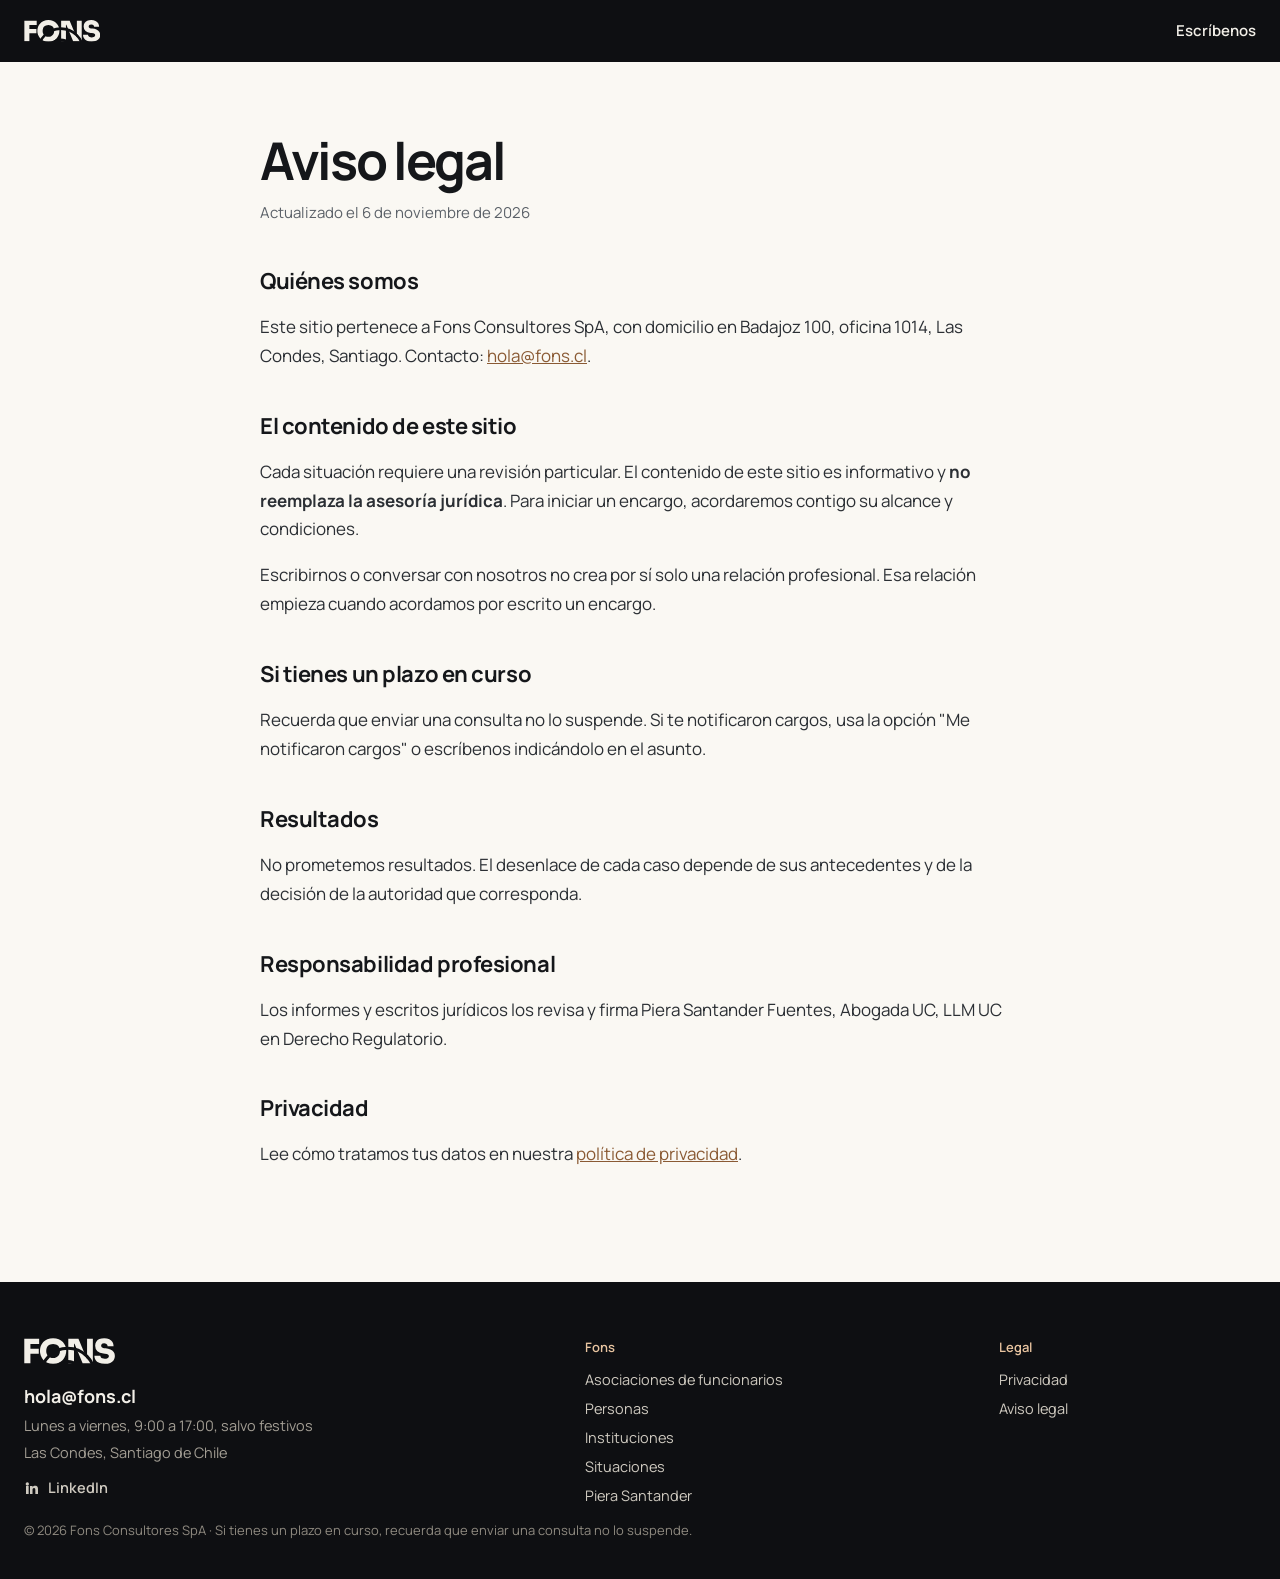
==== commit d4f53f54: "Footer: enlace a LinkedIn de Fons Co-Authored-By: Claude Opus 5.5 <noreply@anthropic.com> Claude-Ses" ====
--- a/aviso-legal/index.html
+++ b/aviso-legal/index.html
@@ -40,6 +40,6 @@
 <h2>Privacidad</h2>
 <p>Lee cómo tratamos tus datos en nuestra <a href="/privacidad/">política de privacidad</a>.</p>
 </main>
-<footer style="background:#0E0F12;color:#F2EFE8;font-family:Manrope,system-ui,sans-serif"><div class="ft3-simple" style="max-width:1280px;margin:0 auto;padding:56px 24px 40px;display:flex;flex-direction:column;gap:32px"><div class="ft3-bar"><div class="ft3-marca"><a aria-label="Fons, inicio" class="ft1-logo" href="/"><svg aria-hidden="true" height="21.8" style="display: block" viewbox="70 -756 2728 780" width="76.4"><mask height="780" id="fonsF1" maskunits="userSpaceOnUse" width="2728" x="70" y="-756"><rect fill="#fff" height="780" width="2728" x="70" y="-756"></rect><path d="M579 356 A804 804 0 0 1 2187 356" fill="none" stroke="#000" stroke-width="94"></path><path d="M981 356 A402 402 0 0 1 1785 356" fill="none" stroke="#000" stroke-width="94"></path></mask><path d="M74.0 0.0V-730.0H522.0V-578.0H260.0V-435.0H511.0V-283.0H260.0V0.0ZM940.0 20.0Q840.0 20.0 766.0 -14.5Q692.0 -49.0 643.0 -105.5Q594.0 -162.0 570.0 -228.0Q546.0 -294.0 546.0 -356.0V-378.0Q546.0 -447.0 571.0 -513.5Q596.0 -580.0 646.0 -634.0Q696.0 -688.0 769.5 -720.0Q843.0 -752.0 940.0 -752.0Q1036.0 -752.0 1109.5 -720.0Q1183.0 -688.0 1233.0 -634.0Q1283.0 -580.0 1308.5 -513.5Q1334.0 -447.0 1334.0 -378.0V-356.0Q1334.0 -294.0 1309.5 -228.0Q1285.0 -162.0 1236.0 -105.5Q1187.0 -49.0 1113.0 -14.5Q1039.0 20.0 940.0 20.0ZM940.0 -154.0Q988.0 -154.0 1026.0 -170.0Q1064.0 -186.0 1091.0 -215.0Q1118.0 -244.0 1132.0 -282.5Q1146.0 -321.0 1146.0 -366.0Q1146.0 -414.0 1131.5 -453.0Q1117.0 -492.0 1090.0 -520.0Q1063.0 -548.0 1025.0 -563.0Q987.0 -578.0 940.0 -578.0Q892.0 -578.0 854.0 -563.0Q816.0 -548.0 789.0 -520.0Q762.0 -492.0 748.0 -453.0Q734.0 -414.0 734.0 -366.0Q734.0 -321.0 748.0 -282.5Q762.0 -244.0 789.0 -215.0Q816.0 -186.0 854.0 -170.0Q892.0 -154.0 940.0 -154.0ZM1396.0 0.0V-730.0H1701.0L1944.0 -148.0H1959.0V-730.0H2133.0V0.0H1826.0L1583.0 -582.0H1568.0V0.0ZM2491.0 20.0Q2389.0 20.0 2319.5 -12.0Q2250.0 -44.0 2214.5 -99.5Q2179.0 -155.0 2179.0 -227.0H2359.0Q2359.0 -201.0 2373.5 -179.5Q2388.0 -158.0 2417.0 -146.0Q2446.0 -134.0 2491.0 -134.0Q2530.0 -134.0 2557.5 -144.0Q2585.0 -154.0 2599.5 -172.0Q2614.0 -190.0 2614.0 -215.0Q2614.0 -247.0 2587.0 -264.5Q2560.0 -282.0 2496.0 -287.0L2449.0 -291.0Q2336.0 -301.0 2269.0 -362.0Q2202.0 -423.0 2202.0 -524.0Q2202.0 -596.0 2235.5 -647.0Q2269.0 -698.0 2330.0 -725.0Q2391.0 -752.0 2474.0 -752.0Q2564.0 -752.0 2626.5 -722.0Q2689.0 -692.0 2722.0 -637.5Q2755.0 -583.0 2755.0 -511.0H2575.0Q2575.0 -535.0 2563.0 -555.0Q2551.0 -575.0 2528.5 -586.5Q2506.0 -598.0 2474.0 -598.0Q2444.0 -598.0 2423.5 -588.5Q2403.0 -579.0 2392.5 -562.0Q2382.0 -545.0 2382.0 -524.0Q2382.0 -496.0 2401.0 -476.0Q2420.0 -456.0 2467.0 -452.0L2514.0 -448.0Q2596.0 -441.0 2659.0 -412.5Q2722.0 -384.0 2758.0 -335.0Q2794.0 -286.0 2794.0 -215.0Q2794.0 -144.0 2757.5 -91.0Q2721.0 -38.0 2653.5 -9.0Q2586.0 20.0 2491.0 20.0Z" fill="#F2EFE8" mask="url(#fonsF1)"></path></svg></a><a class="ft3-mail" href="mailto:hola@fons.cl">hola@fons.cl</a><span>Lunes a viernes, 9:00 a 17:00, salvo festivos</span><span>Las Condes, Santiago de Chile</span></div><nav aria-label="Pie de página" class="ft3-col"><b>Fons</b><a href="/directorios/">Asociaciones de funcionarios</a><a href="/funcionarios/">Personas</a><a href="/instituciones/">Instituciones</a><a href="/situaciones/">Situaciones</a><a href="/piera-santander/">Piera Santander</a></nav><div class="ft3-col"><b>Legal</b><span class="ft1-legal"><a href="/privacidad/">Privacidad</a><a href="/aviso-legal/">Aviso legal</a></span></div></div><p class="ft1-nota">© 2026 Fons Consultores SpA · Si tienes un plazo en curso, recuerda que enviar una consulta no lo suspende.</p></div></footer>
+<footer style="background:#0E0F12;color:#F2EFE8;font-family:Manrope,system-ui,sans-serif"><div class="ft3-simple" style="max-width:1280px;margin:0 auto;padding:56px 24px 40px;display:flex;flex-direction:column;gap:32px"><div class="ft3-bar"><div class="ft3-marca"><a aria-label="Fons, inicio" class="ft1-logo" href="/"><svg aria-hidden="true" height="21.8" style="display: block" viewbox="70 -756 2728 780" width="76.4"><mask height="780" id="fonsF1" maskunits="userSpaceOnUse" width="2728" x="70" y="-756"><rect fill="#fff" height="780" width="2728" x="70" y="-756"></rect><path d="M579 356 A804 804 0 0 1 2187 356" fill="none" stroke="#000" stroke-width="94"></path><path d="M981 356 A402 402 0 0 1 1785 356" fill="none" stroke="#000" stroke-width="94"></path></mask><path d="M74.0 0.0V-730.0H522.0V-578.0H260.0V-435.0H511.0V-283.0H260.0V0.0ZM940.0 20.0Q840.0 20.0 766.0 -14.5Q692.0 -49.0 643.0 -105.5Q594.0 -162.0 570.0 -228.0Q546.0 -294.0 546.0 -356.0V-378.0Q546.0 -447.0 571.0 -513.5Q596.0 -580.0 646.0 -634.0Q696.0 -688.0 769.5 -720.0Q843.0 -752.0 940.0 -752.0Q1036.0 -752.0 1109.5 -720.0Q1183.0 -688.0 1233.0 -634.0Q1283.0 -580.0 1308.5 -513.5Q1334.0 -447.0 1334.0 -378.0V-356.0Q1334.0 -294.0 1309.5 -228.0Q1285.0 -162.0 1236.0 -105.5Q1187.0 -49.0 1113.0 -14.5Q1039.0 20.0 940.0 20.0ZM940.0 -154.0Q988.0 -154.0 1026.0 -170.0Q1064.0 -186.0 1091.0 -215.0Q1118.0 -244.0 1132.0 -282.5Q1146.0 -321.0 1146.0 -366.0Q1146.0 -414.0 1131.5 -453.0Q1117.0 -492.0 1090.0 -520.0Q1063.0 -548.0 1025.0 -563.0Q987.0 -578.0 940.0 -578.0Q892.0 -578.0 854.0 -563.0Q816.0 -548.0 789.0 -520.0Q762.0 -492.0 748.0 -453.0Q734.0 -414.0 734.0 -366.0Q734.0 -321.0 748.0 -282.5Q762.0 -244.0 789.0 -215.0Q816.0 -186.0 854.0 -170.0Q892.0 -154.0 940.0 -154.0ZM1396.0 0.0V-730.0H1701.0L1944.0 -148.0H1959.0V-730.0H2133.0V0.0H1826.0L1583.0 -582.0H1568.0V0.0ZM2491.0 20.0Q2389.0 20.0 2319.5 -12.0Q2250.0 -44.0 2214.5 -99.5Q2179.0 -155.0 2179.0 -227.0H2359.0Q2359.0 -201.0 2373.5 -179.5Q2388.0 -158.0 2417.0 -146.0Q2446.0 -134.0 2491.0 -134.0Q2530.0 -134.0 2557.5 -144.0Q2585.0 -154.0 2599.5 -172.0Q2614.0 -190.0 2614.0 -215.0Q2614.0 -247.0 2587.0 -264.5Q2560.0 -282.0 2496.0 -287.0L2449.0 -291.0Q2336.0 -301.0 2269.0 -362.0Q2202.0 -423.0 2202.0 -524.0Q2202.0 -596.0 2235.5 -647.0Q2269.0 -698.0 2330.0 -725.0Q2391.0 -752.0 2474.0 -752.0Q2564.0 -752.0 2626.5 -722.0Q2689.0 -692.0 2722.0 -637.5Q2755.0 -583.0 2755.0 -511.0H2575.0Q2575.0 -535.0 2563.0 -555.0Q2551.0 -575.0 2528.5 -586.5Q2506.0 -598.0 2474.0 -598.0Q2444.0 -598.0 2423.5 -588.5Q2403.0 -579.0 2392.5 -562.0Q2382.0 -545.0 2382.0 -524.0Q2382.0 -496.0 2401.0 -476.0Q2420.0 -456.0 2467.0 -452.0L2514.0 -448.0Q2596.0 -441.0 2659.0 -412.5Q2722.0 -384.0 2758.0 -335.0Q2794.0 -286.0 2794.0 -215.0Q2794.0 -144.0 2757.5 -91.0Q2721.0 -38.0 2653.5 -9.0Q2586.0 20.0 2491.0 20.0Z" fill="#F2EFE8" mask="url(#fonsF1)"></path></svg></a><a class="ft3-mail" href="mailto:hola@fons.cl">hola@fons.cl</a><span>Lunes a viernes, 9:00 a 17:00, salvo festivos</span><span>Las Condes, Santiago de Chile</span><a aria-label="Fons en LinkedIn (se abre en una pestaña nueva)" class="ft3-in" href="https://www.linkedin.com/company/145438114/" rel="noopener" target="_blank"><svg aria-hidden="true" fill="currentColor" height="16" viewbox="0 0 24 24" width="16"><path d="M4.98 3.5a2.5 2.5 0 1 1 0 5 2.5 2.5 0 0 1 0-5zM3 9h4v12H3zM9 9h3.8v1.7h.05c.53-1 1.83-2.05 3.77-2.05C20.6 8.65 21 11.2 21 14.5V21h-4v-5.8c0-1.4-.03-3.2-1.95-3.2-1.95 0-2.25 1.5-2.25 3.1V21H9z"></path></svg>LinkedIn</a></div><nav aria-label="Pie de página" class="ft3-col"><b>Fons</b><a href="/directorios/">Asociaciones de funcionarios</a><a href="/funcionarios/">Personas</a><a href="/instituciones/">Instituciones</a><a href="/situaciones/">Situaciones</a><a href="/piera-santander/">Piera Santander</a></nav><div class="ft3-col"><b>Legal</b><span class="ft1-legal"><a href="/privacidad/">Privacidad</a><a href="/aviso-legal/">Aviso legal</a></span></div></div><p class="ft1-nota">© 2026 Fons Consultores SpA · Si tienes un plazo en curso, recuerda que enviar una consulta no lo suspende.</p></div></footer>
 </body>
 </html>
--- a/assets/site.css
+++ b/assets/site.css
@@ -601,3 +601,5 @@
   .ib-etapas { gap: 24px; }
   .ib-etapas::before { display: none; }
 }
+.ft3-in { display: inline-flex; align-items: center; gap: 8px; align-self: flex-start; margin-top: 8px; color: #CFCAC0; text-decoration: none; font-weight: 600; }
+.ft3-in:hover { color: #F2EFE8; text-decoration: underline; }
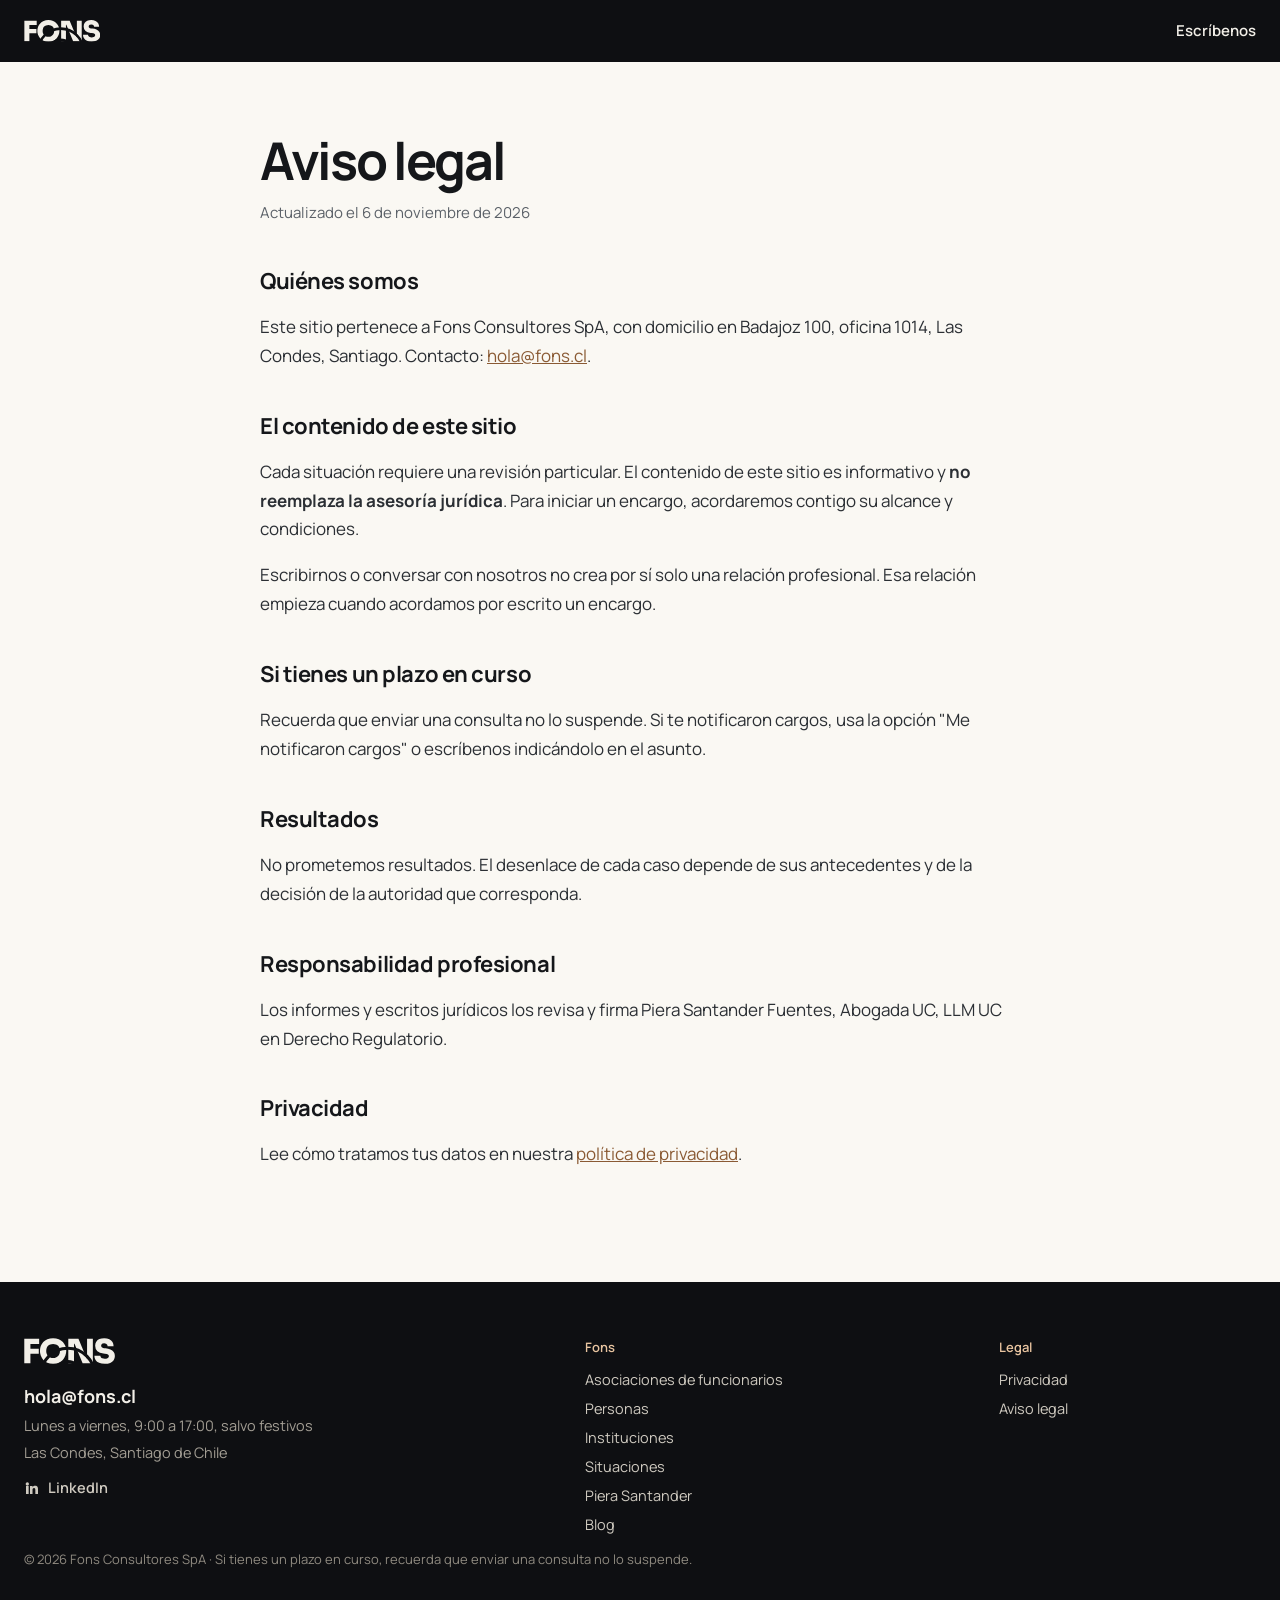
==== commit 8d6d7507: "Blog: índice y dos artículos de Piera (contrata y sumarios); Blog en menú, pie y sitemap Co-Authored" ====
--- a/aviso-legal/index.html
+++ b/aviso-legal/index.html
@@ -40,6 +40,6 @@
 <h2>Privacidad</h2>
 <p>Lee cómo tratamos tus datos en nuestra <a href="/privacidad/">política de privacidad</a>.</p>
 </main>
-<footer style="background:#0E0F12;color:#F2EFE8;font-family:Manrope,system-ui,sans-serif"><div class="ft3-simple" style="max-width:1280px;margin:0 auto;padding:56px 24px 40px;display:flex;flex-direction:column;gap:32px"><div class="ft3-bar"><div class="ft3-marca"><a aria-label="Fons, inicio" class="ft1-logo" href="/"><svg aria-hidden="true" height="21.8" style="display: block" viewbox="70 -756 2728 780" width="76.4"><mask height="780" id="fonsF1" maskunits="userSpaceOnUse" width="2728" x="70" y="-756"><rect fill="#fff" height="780" width="2728" x="70" y="-756"></rect><path d="M579 356 A804 804 0 0 1 2187 356" fill="none" stroke="#000" stroke-width="94"></path><path d="M981 356 A402 402 0 0 1 1785 356" fill="none" stroke="#000" stroke-width="94"></path></mask><path d="M74.0 0.0V-730.0H522.0V-578.0H260.0V-435.0H511.0V-283.0H260.0V0.0ZM940.0 20.0Q840.0 20.0 766.0 -14.5Q692.0 -49.0 643.0 -105.5Q594.0 -162.0 570.0 -228.0Q546.0 -294.0 546.0 -356.0V-378.0Q546.0 -447.0 571.0 -513.5Q596.0 -580.0 646.0 -634.0Q696.0 -688.0 769.5 -720.0Q843.0 -752.0 940.0 -752.0Q1036.0 -752.0 1109.5 -720.0Q1183.0 -688.0 1233.0 -634.0Q1283.0 -580.0 1308.5 -513.5Q1334.0 -447.0 1334.0 -378.0V-356.0Q1334.0 -294.0 1309.5 -228.0Q1285.0 -162.0 1236.0 -105.5Q1187.0 -49.0 1113.0 -14.5Q1039.0 20.0 940.0 20.0ZM940.0 -154.0Q988.0 -154.0 1026.0 -170.0Q1064.0 -186.0 1091.0 -215.0Q1118.0 -244.0 1132.0 -282.5Q1146.0 -321.0 1146.0 -366.0Q1146.0 -414.0 1131.5 -453.0Q1117.0 -492.0 1090.0 -520.0Q1063.0 -548.0 1025.0 -563.0Q987.0 -578.0 940.0 -578.0Q892.0 -578.0 854.0 -563.0Q816.0 -548.0 789.0 -520.0Q762.0 -492.0 748.0 -453.0Q734.0 -414.0 734.0 -366.0Q734.0 -321.0 748.0 -282.5Q762.0 -244.0 789.0 -215.0Q816.0 -186.0 854.0 -170.0Q892.0 -154.0 940.0 -154.0ZM1396.0 0.0V-730.0H1701.0L1944.0 -148.0H1959.0V-730.0H2133.0V0.0H1826.0L1583.0 -582.0H1568.0V0.0ZM2491.0 20.0Q2389.0 20.0 2319.5 -12.0Q2250.0 -44.0 2214.5 -99.5Q2179.0 -155.0 2179.0 -227.0H2359.0Q2359.0 -201.0 2373.5 -179.5Q2388.0 -158.0 2417.0 -146.0Q2446.0 -134.0 2491.0 -134.0Q2530.0 -134.0 2557.5 -144.0Q2585.0 -154.0 2599.5 -172.0Q2614.0 -190.0 2614.0 -215.0Q2614.0 -247.0 2587.0 -264.5Q2560.0 -282.0 2496.0 -287.0L2449.0 -291.0Q2336.0 -301.0 2269.0 -362.0Q2202.0 -423.0 2202.0 -524.0Q2202.0 -596.0 2235.5 -647.0Q2269.0 -698.0 2330.0 -725.0Q2391.0 -752.0 2474.0 -752.0Q2564.0 -752.0 2626.5 -722.0Q2689.0 -692.0 2722.0 -637.5Q2755.0 -583.0 2755.0 -511.0H2575.0Q2575.0 -535.0 2563.0 -555.0Q2551.0 -575.0 2528.5 -586.5Q2506.0 -598.0 2474.0 -598.0Q2444.0 -598.0 2423.5 -588.5Q2403.0 -579.0 2392.5 -562.0Q2382.0 -545.0 2382.0 -524.0Q2382.0 -496.0 2401.0 -476.0Q2420.0 -456.0 2467.0 -452.0L2514.0 -448.0Q2596.0 -441.0 2659.0 -412.5Q2722.0 -384.0 2758.0 -335.0Q2794.0 -286.0 2794.0 -215.0Q2794.0 -144.0 2757.5 -91.0Q2721.0 -38.0 2653.5 -9.0Q2586.0 20.0 2491.0 20.0Z" fill="#F2EFE8" mask="url(#fonsF1)"></path></svg></a><a class="ft3-mail" href="mailto:hola@fons.cl">hola@fons.cl</a><span>Lunes a viernes, 9:00 a 17:00, salvo festivos</span><span>Las Condes, Santiago de Chile</span><a aria-label="Fons en LinkedIn (se abre en una pestaña nueva)" class="ft3-in" href="https://www.linkedin.com/company/145438114/" rel="noopener" target="_blank"><svg aria-hidden="true" fill="currentColor" height="16" viewbox="0 0 24 24" width="16"><path d="M4.98 3.5a2.5 2.5 0 1 1 0 5 2.5 2.5 0 0 1 0-5zM3 9h4v12H3zM9 9h3.8v1.7h.05c.53-1 1.83-2.05 3.77-2.05C20.6 8.65 21 11.2 21 14.5V21h-4v-5.8c0-1.4-.03-3.2-1.95-3.2-1.95 0-2.25 1.5-2.25 3.1V21H9z"></path></svg>LinkedIn</a></div><nav aria-label="Pie de página" class="ft3-col"><b>Fons</b><a href="/directorios/">Asociaciones de funcionarios</a><a href="/funcionarios/">Personas</a><a href="/instituciones/">Instituciones</a><a href="/situaciones/">Situaciones</a><a href="/piera-santander/">Piera Santander</a></nav><div class="ft3-col"><b>Legal</b><span class="ft1-legal"><a href="/privacidad/">Privacidad</a><a href="/aviso-legal/">Aviso legal</a></span></div></div><p class="ft1-nota">© 2026 Fons Consultores SpA · Si tienes un plazo en curso, recuerda que enviar una consulta no lo suspende.</p></div></footer>
+<footer style="background:#0E0F12;color:#F2EFE8;font-family:Manrope,system-ui,sans-serif"><div class="ft3-simple" style="max-width:1280px;margin:0 auto;padding:56px 24px 40px;display:flex;flex-direction:column;gap:32px"><div class="ft3-bar"><div class="ft3-marca"><a aria-label="Fons, inicio" class="ft1-logo" href="/"><svg aria-hidden="true" height="21.8" style="display: block" viewbox="70 -756 2728 780" width="76.4"><mask height="780" id="fonsF1" maskunits="userSpaceOnUse" width="2728" x="70" y="-756"><rect fill="#fff" height="780" width="2728" x="70" y="-756"></rect><path d="M579 356 A804 804 0 0 1 2187 356" fill="none" stroke="#000" stroke-width="94"></path><path d="M981 356 A402 402 0 0 1 1785 356" fill="none" stroke="#000" stroke-width="94"></path></mask><path d="M74.0 0.0V-730.0H522.0V-578.0H260.0V-435.0H511.0V-283.0H260.0V0.0ZM940.0 20.0Q840.0 20.0 766.0 -14.5Q692.0 -49.0 643.0 -105.5Q594.0 -162.0 570.0 -228.0Q546.0 -294.0 546.0 -356.0V-378.0Q546.0 -447.0 571.0 -513.5Q596.0 -580.0 646.0 -634.0Q696.0 -688.0 769.5 -720.0Q843.0 -752.0 940.0 -752.0Q1036.0 -752.0 1109.5 -720.0Q1183.0 -688.0 1233.0 -634.0Q1283.0 -580.0 1308.5 -513.5Q1334.0 -447.0 1334.0 -378.0V-356.0Q1334.0 -294.0 1309.5 -228.0Q1285.0 -162.0 1236.0 -105.5Q1187.0 -49.0 1113.0 -14.5Q1039.0 20.0 940.0 20.0ZM940.0 -154.0Q988.0 -154.0 1026.0 -170.0Q1064.0 -186.0 1091.0 -215.0Q1118.0 -244.0 1132.0 -282.5Q1146.0 -321.0 1146.0 -366.0Q1146.0 -414.0 1131.5 -453.0Q1117.0 -492.0 1090.0 -520.0Q1063.0 -548.0 1025.0 -563.0Q987.0 -578.0 940.0 -578.0Q892.0 -578.0 854.0 -563.0Q816.0 -548.0 789.0 -520.0Q762.0 -492.0 748.0 -453.0Q734.0 -414.0 734.0 -366.0Q734.0 -321.0 748.0 -282.5Q762.0 -244.0 789.0 -215.0Q816.0 -186.0 854.0 -170.0Q892.0 -154.0 940.0 -154.0ZM1396.0 0.0V-730.0H1701.0L1944.0 -148.0H1959.0V-730.0H2133.0V0.0H1826.0L1583.0 -582.0H1568.0V0.0ZM2491.0 20.0Q2389.0 20.0 2319.5 -12.0Q2250.0 -44.0 2214.5 -99.5Q2179.0 -155.0 2179.0 -227.0H2359.0Q2359.0 -201.0 2373.5 -179.5Q2388.0 -158.0 2417.0 -146.0Q2446.0 -134.0 2491.0 -134.0Q2530.0 -134.0 2557.5 -144.0Q2585.0 -154.0 2599.5 -172.0Q2614.0 -190.0 2614.0 -215.0Q2614.0 -247.0 2587.0 -264.5Q2560.0 -282.0 2496.0 -287.0L2449.0 -291.0Q2336.0 -301.0 2269.0 -362.0Q2202.0 -423.0 2202.0 -524.0Q2202.0 -596.0 2235.5 -647.0Q2269.0 -698.0 2330.0 -725.0Q2391.0 -752.0 2474.0 -752.0Q2564.0 -752.0 2626.5 -722.0Q2689.0 -692.0 2722.0 -637.5Q2755.0 -583.0 2755.0 -511.0H2575.0Q2575.0 -535.0 2563.0 -555.0Q2551.0 -575.0 2528.5 -586.5Q2506.0 -598.0 2474.0 -598.0Q2444.0 -598.0 2423.5 -588.5Q2403.0 -579.0 2392.5 -562.0Q2382.0 -545.0 2382.0 -524.0Q2382.0 -496.0 2401.0 -476.0Q2420.0 -456.0 2467.0 -452.0L2514.0 -448.0Q2596.0 -441.0 2659.0 -412.5Q2722.0 -384.0 2758.0 -335.0Q2794.0 -286.0 2794.0 -215.0Q2794.0 -144.0 2757.5 -91.0Q2721.0 -38.0 2653.5 -9.0Q2586.0 20.0 2491.0 20.0Z" fill="#F2EFE8" mask="url(#fonsF1)"></path></svg></a><a class="ft3-mail" href="mailto:hola@fons.cl">hola@fons.cl</a><span>Lunes a viernes, 9:00 a 17:00, salvo festivos</span><span>Las Condes, Santiago de Chile</span><a aria-label="Fons en LinkedIn (se abre en una pestaña nueva)" class="ft3-in" href="https://www.linkedin.com/company/145438114/" rel="noopener" target="_blank"><svg aria-hidden="true" fill="currentColor" height="16" viewbox="0 0 24 24" width="16"><path d="M4.98 3.5a2.5 2.5 0 1 1 0 5 2.5 2.5 0 0 1 0-5zM3 9h4v12H3zM9 9h3.8v1.7h.05c.53-1 1.83-2.05 3.77-2.05C20.6 8.65 21 11.2 21 14.5V21h-4v-5.8c0-1.4-.03-3.2-1.95-3.2-1.95 0-2.25 1.5-2.25 3.1V21H9z"></path></svg>LinkedIn</a></div><nav aria-label="Pie de página" class="ft3-col"><b>Fons</b><a href="/directorios/">Asociaciones de funcionarios</a><a href="/funcionarios/">Personas</a><a href="/instituciones/">Instituciones</a><a href="/situaciones/">Situaciones</a><a href="/piera-santander/">Piera Santander</a><a href="/blog/">Blog</a></nav><div class="ft3-col"><b>Legal</b><span class="ft1-legal"><a href="/privacidad/">Privacidad</a><a href="/aviso-legal/">Aviso legal</a></span></div></div><p class="ft1-nota">© 2026 Fons Consultores SpA · Si tienes un plazo en curso, recuerda que enviar una consulta no lo suspende.</p></div></footer>
 </body>
 </html>
--- a/assets/site.css
+++ b/assets/site.css
@@ -603,3 +603,72 @@
 }
 .ft3-in { display: inline-flex; align-items: center; gap: 8px; align-self: flex-start; margin-top: 8px; color: #CFCAC0; text-decoration: none; font-weight: 600; }
 .ft3-in:hover { color: #F2EFE8; text-decoration: underline; }
+/* Blog (12 nov) */
+.bl-hero { background: radial-gradient(ellipse 50% 70% at 50% 0%, rgba(232,196,160,.28), rgba(232,196,160,0) 72%), #0E0F12; color: #F2EFE8; }
+.bl-hin { max-width: 880px; margin: 0 auto; padding: 72px 24px 80px; display: flex; flex-direction: column; gap: 20px; }
+.bl-mig { margin: 0; font-size: 14px; font-weight: 600; letter-spacing: .04em; color: #E8C4A0; }
+.bl-mig a { color: #E8C4A0; text-decoration: none; }
+.bl-mig a:hover { text-decoration: underline; color: #F2EFE8; }
+.bl-hero h1 { margin: 0; font-size: clamp(34px, 5vw, 56px); line-height: 1.06; letter-spacing: -.04em; font-weight: 700; }
+.bl-meta, .bl-sub { margin: 0; font-size: 16px; line-height: 1.6; color: #A39E94; }
+.bl-sub { font-size: 18px; color: #CFCAC0; max-width: 640px; }
+.bl-main { background: #F4F1EA; padding: 72px 24px 96px; }
+.bl-art { max-width: 720px; margin: 0 auto; color: #2A2E33; font-size: 18px; line-height: 1.7; }
+.bl-art p { margin: 0 0 20px; }
+.bl-art h2 { margin: 48px 0 14px; font-size: 26px; line-height: 1.25; letter-spacing: -.025em; font-weight: 700; color: #15171A; }
+.bl-art ul { margin: 0 0 20px; padding-left: 22px; display: flex; flex-direction: column; gap: 10px; }
+.bl-art li b, .bl-art p b { color: #15171A; }
+.bl-corto { background: #FFFFFF; border: 1px solid #DED9CE; border-left: 4px solid #C58C5A; border-radius: 16px; padding: 24px 28px; margin-bottom: 36px !important; font-size: 18px; }
+.bl-faq { display: flex; flex-direction: column; border-top: 1px solid #DED9CE; margin-bottom: 20px; }
+.bl-faq details { border-bottom: 1px solid #DED9CE; }
+.bl-faq summary { list-style: none; cursor: pointer; display: flex; justify-content: space-between; gap: 16px; align-items: center; padding: 20px 0; font-weight: 700; font-size: 18px; color: #15171A; line-height: 1.4; }
+.bl-faq summary::-webkit-details-marker { display: none; }
+.bl-faq summary svg { flex: none; color: #C58C5A; transition: transform .2s; }
+.bl-faq details[open] summary svg { transform: rotate(180deg); }
+.bl-faq details p { margin: 0 0 20px; }
+.bl-err { list-style: none; padding: 0 !important; }
+.bl-err li { position: relative; padding-left: 30px; }
+.bl-err li::before { content: ""; position: absolute; left: 0; top: 10px; width: 12px; height: 12px; border-radius: 50%; border: 2px solid #C58C5A; }
+.bl-cta { margin: 56px 0 40px; background: #0E0F12; color: #CFCAC0; border-radius: 24px; padding: 40px; position: relative; overflow: hidden; }
+.bl-cta h2 { margin: 0 0 14px !important; color: #F2EFE8 !important; }
+.bl-cta p { font-size: 17px; }
+.bl-btns { display: flex; flex-wrap: wrap; gap: 12px; margin-top: 8px; }
+.bl-b1, .bl-b2 { display: inline-flex; align-items: center; min-height: 48px; padding: 0 22px; border-radius: 999px; font-weight: 700; font-size: 15px; text-decoration: none; transition: background .15s, color .15s; }
+.bl-b1 { background: #E8C4A0; color: #0E0F12; }
+.bl-b1:hover { background: #F2EFE8; color: #0E0F12; }
+.bl-b2 { border: 1px solid #3A3D42; color: #F2EFE8; }
+.bl-b2:hover { background: #F2EFE8; color: #0E0F12; }
+.bl-normas { border-top: 1px solid #DED9CE; padding-top: 24px; font-size: 15px; line-height: 1.6; }
+.bl-normas b { color: #15171A; }
+.bl-normas p { margin: 6px 0 0; }
+.bl-nota { color: #6B675F; font-size: 14px; }
+.bl-autor { display: flex; gap: 20px; align-items: center; margin: 40px 0 20px; padding: 24px; background: #FFFFFF; border: 1px solid #DED9CE; border-radius: 20px; }
+.bl-autor img { width: 72px; height: 72px; border-radius: 50%; object-fit: cover; object-position: center 20%; flex: none; }
+.bl-autor div { display: flex; flex-direction: column; gap: 4px; font-size: 15px; line-height: 1.5; }
+.bl-autor b { color: #15171A; font-size: 17px; }
+.bl-autor a { color: #8A5A3C; font-weight: 700; text-decoration: none; }
+.bl-autor a:hover { text-decoration: underline; }
+.bl-aviso { font-size: 14px !important; color: #6B675F; }
+.bl-grid { max-width: 1180px; margin: 0 auto; display: grid; grid-template-columns: repeat(2, minmax(0, 1fr)); gap: 24px; align-items: stretch; }
+.bl-card { position: relative; overflow: hidden; display: flex; flex-direction: column; gap: 14px; background: #FFFFFF; border: 1px solid #DED9CE; border-radius: 24px; padding: 36px; text-decoration: none; color: #3A3F45; transition: border-color .15s, transform .15s; }
+.bl-card:hover { border-color: #15171A; color: #3A3F45; }
+.bl-tag { align-self: flex-start; font-size: 12.5px; font-weight: 700; border-radius: 999px; padding: 6px 11px; background: #F6E9DC; color: #8A5A3C; }
+.bl-card h2 { margin: 0; font-size: 26px; line-height: 1.2; letter-spacing: -.025em; color: #15171A; }
+.bl-card p { margin: 0; font-size: 16px; line-height: 1.6; flex: 1; }
+.bl-cmeta { font-size: 14px; color: #6B675F; }
+.bl-leer { font-weight: 700; color: #8A5A3C; position: relative; z-index: 1; }
+.bl-ring { position: absolute; right: -90px; bottom: -110px; width: 240px; height: 240px; border-radius: 50%; border: 1.5px dashed rgba(197,140,90,.4); pointer-events: none; }
+.bl-ring::after { content: ""; position: absolute; inset: 40px; border-radius: 50%; border: 1.5px dashed rgba(197,140,90,.22); }
+.bl-link { display: inline-block; margin-top: 20px; }
+@media (max-width: 760px) {
+  .bl-hin { padding: 48px 16px 56px; }
+  .bl-main { padding: 48px 16px 72px; }
+  .bl-art { font-size: 17px; }
+  .bl-art h2 { font-size: 23px; margin-top: 40px; }
+  .bl-cta { padding: 28px 22px; }
+  .bl-grid { grid-template-columns: 1fr; }
+  .bl-card { padding: 26px; }
+}
+.bl-card p { display: -webkit-box; -webkit-line-clamp: 4; -webkit-box-orient: vertical; overflow: hidden; }
+.bl-link { align-self: flex-start; display: inline-flex; align-items: center; min-height: 48px; padding: 0 22px; margin-top: 0; border: 1px solid #15171A; border-radius: 999px; color: #15171A; font-weight: 700; font-size: 15px; text-decoration: none; transition: background .15s, color .15s; }
+.bl-link:hover { background: #15171A; color: #F2EFE8; }
